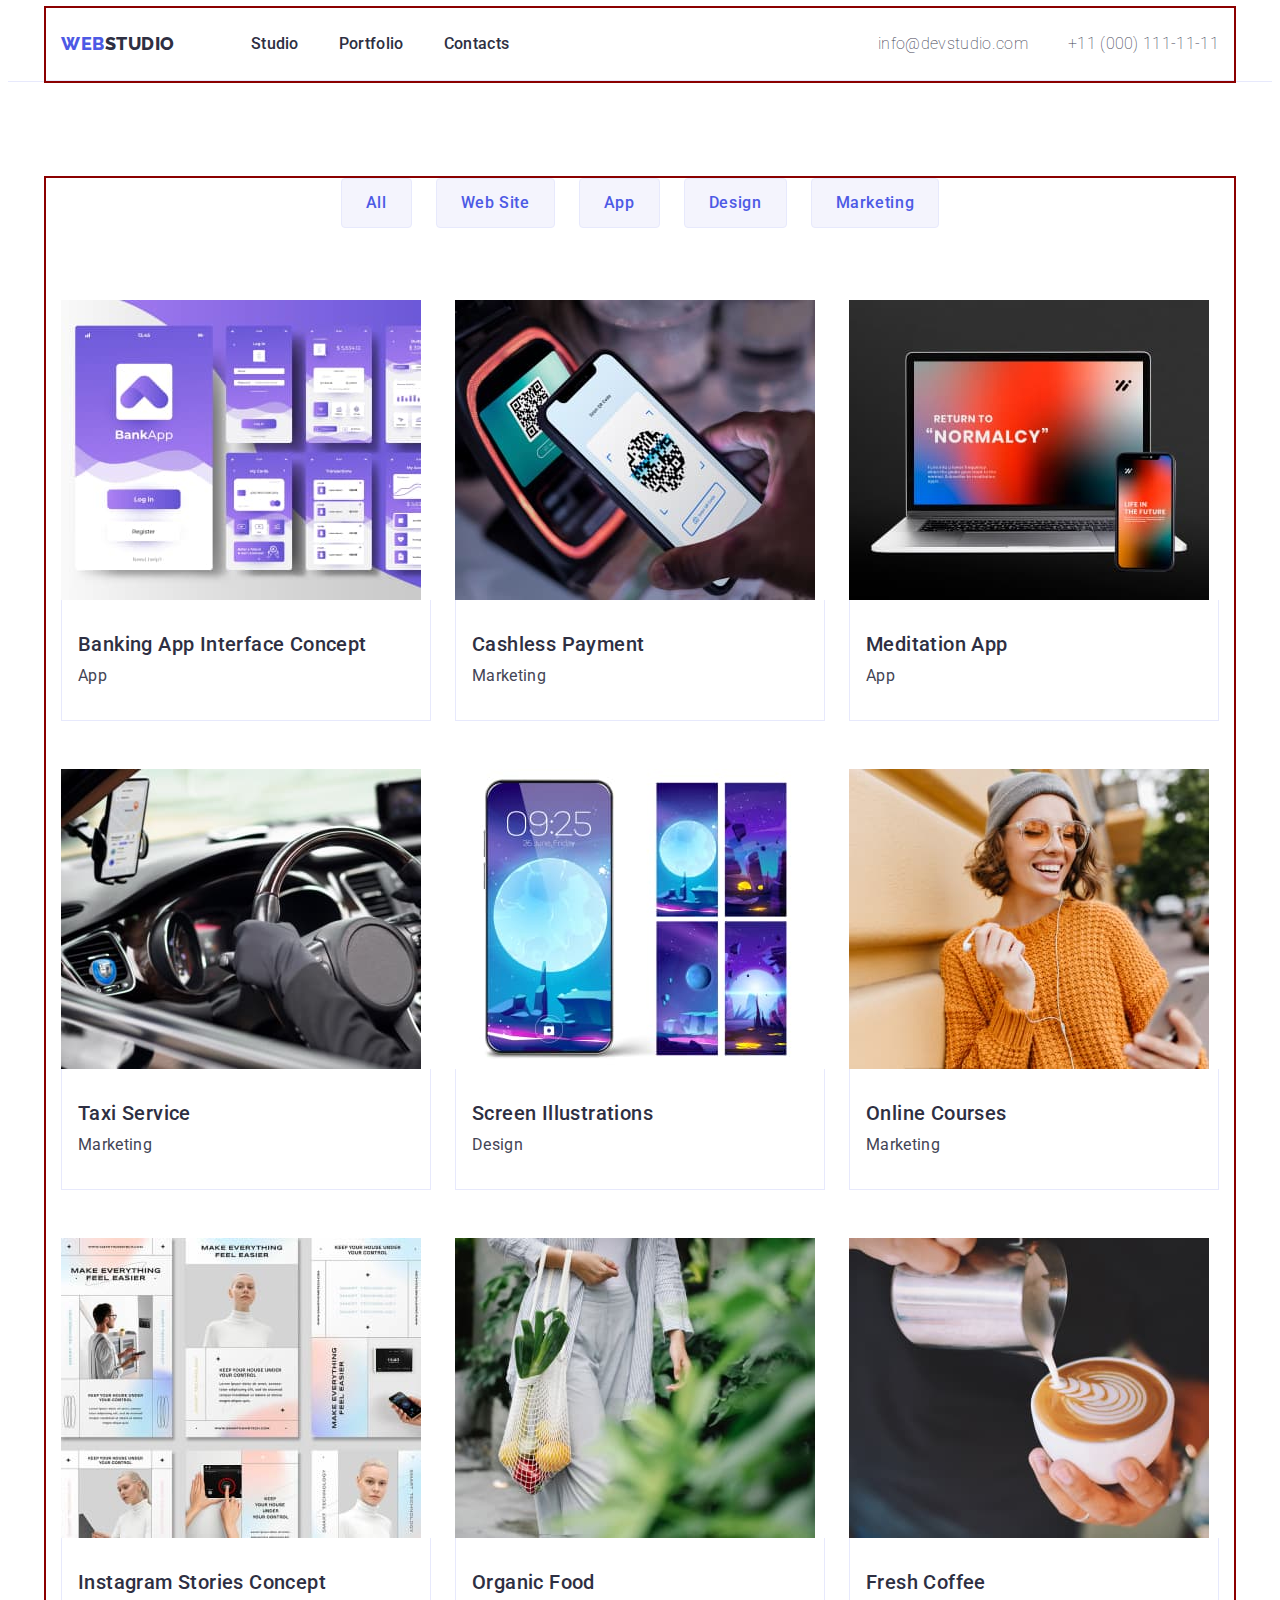
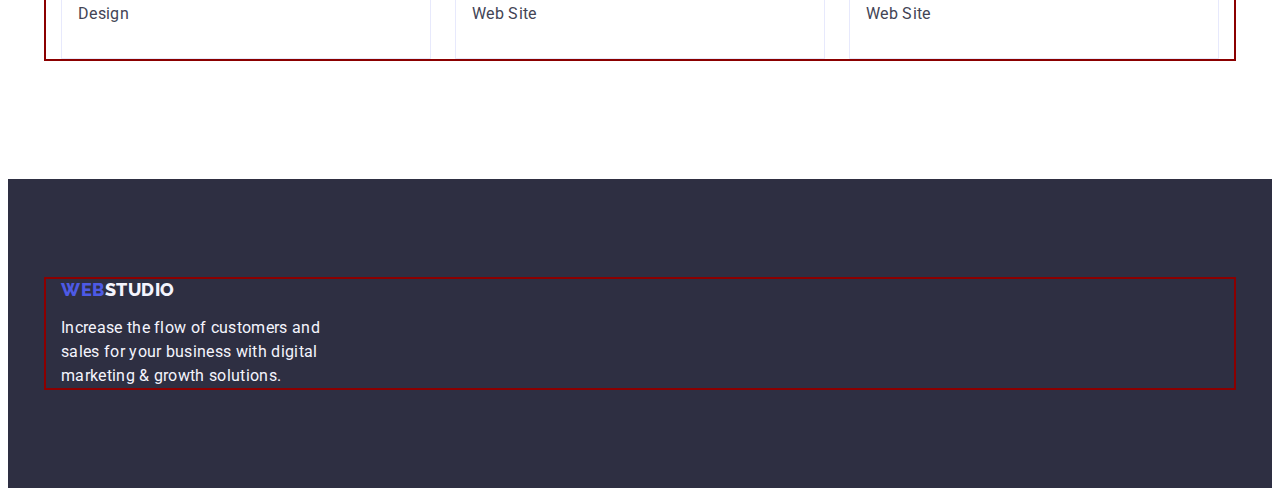
==== portfolio.html @ c8d37487 "Initial commit" ====
<!DOCTYPE html>
<html lang="en">

<head>
    <meta charset="UTF-8">
    <meta http-equiv="X-UA-Compatible" content="IE=edge">
    <meta name="viewport" content="width=device-width, initial-scale=1.0">
    <link rel="preconnect" href="https://fonts.googleapis.com">
    <link rel="preconnect" href="https://fonts.gstatic.com" crossorigin>
    <link
        href="https://fonts.googleapis.com/css2?family=Raleway:wght@800&family=Roboto:wght@400;500;700;900&display=swap"
        rel="stylesheet">
    <link rel="stylesheet" href="https://cdnjs.cloudflare.com/ajax/libs/modern-normalize/2.0.0/modern-normalize.min.css"
        integrity="sha512-4xo8blKMVCiXpTaLzQSLSw3KFOVPWhm/TRtuPVc4WG6kUgjH6J03IBuG7JZPkcWMxJ5huwaBpOpnwYElP/m6wg=="
        crossorigin="anonymous" referrerpolicy="no-referrer" />
    <link rel="stylesheet" href="./css/styles.css">
    <title>Portfolio</title>

</head>
<body class="body">
    <header class="header">
        <div class="container header-deco">
            <nav class="navigation">
                <a href="./index.html" class="logo link">Web<span class="studio-dark">Studio</span></a>
    
                <ul class="list list-deco">
                    <li>
                        <a href="./index.html" class="link link-nav">Studio</a>
                    </li>
                    <li>
                        <a href="./portfolio.html" class="link link-nav">Portfolio</a>
                    </li>
                    <li>
                        <a href="" class="link link-nav">Contacts</a>
                    </li>
                </ul>
            </nav>
            <address class="main-address">
                <ul class="list address-deco">
                    <li><a href="mailto:info@devstudio.com" class="main-address link">info@devstudio.com</a></li>
                    <li><a href="tel:+110001111111" class="main-address link">+11 (000) 111-11-11</a></li>
                </ul>
            </address>
        </div>
    </header>
<main>
    <!--Section 1-->
    <section class="section-portfolio"><div class="container">
    <h1 class="visually-hidden" hidden>Second Page</h1>

   <ul class="list list-btn-deco">
    <li><button type="button" class="filter-btn">All</button></li>
    <li><button type="button" class="filter-btn">Web Site</button></li>
    <li><button type="button" class="filter-btn">App</button></li>
    <li><button type="button" class="filter-btn">Design</button></li>
    <li><button type="button" class="filter-btn">Marketing</button></li>
   </ul>

  <ul class="list list-port">
    <li class="li-item-port">
        <a href="" class="link">
        <img src="./images/banking_app.jpg" alt="banking_app_picture" width="360">
        <div class="description-deco"><h2 class="subtitle h2-deco-port">Banking App Interface Concept</h2>
        <p class="description">App</p>
        </div>
    </a>
</li>
    <li class="li-item-port">
        <a href="" class="link">
            <img src="./images/cashless.jpg" alt="cash_picture" width="360">
    <div class="description-deco"><h2 class="subtitle h2-deco-port">Cashless Payment</h2>
            <p class="description">Marketing</p>
            </div>
        </a>
    </li>
    <li class="li-item-port">
        <a href="" class="link">
            <img src="./images/meditation.jpg" alt="laptop_picture" width="360">
        <div class="description-deco"><h2 class="subtitle h2-deco-port">Meditation App</h2>
            <p class="description">App</p>
            </div>
        </a>
    </li>
    <li class="li-item-port">
        <a href="" class="link">
            <img src="./images/taxi_service.jpg" alt="auto_picture" width="360">
        <div class="description-deco"><h2 class="subtitle h2-deco-port">Taxi Service</h2>
            <p class="description">Marketing</p>
            </div>
        </a>
    </li>
    <li class="li-item-port">
        <a href="" class="link">
            <img src="./images/img5correction.jpg" alt="screen_illustration" width="360">
        <div class="description-deco"><h2 class="subtitle h2-deco-port">Screen Illustrations</h2>
            <p class="description">Design</p>
            </div>
        </a>
    </li>
    <li class="li-item-port">
        <a href="" class="link">
            <img src="./images/online_courses.jpg" alt="girl_picture" width="360">
        <div class="description-deco"><h2 class="subtitle h2-deco-port">Online Courses</h2>
            <p class="description">Marketing</p>
            </div>
        </a>
    </li>
    <li class="li-item-port"><a href="" class="link">
        <img src="./images/insta_stories.jpg" alt="instagram_page" width="360">
        <div class="description-deco"><h2 class="subtitle h2-deco-port">Instagram Stories Concept</h2>
        <p class="description">Design</p>
        </div>
    </a>
</li>
    <li class="li-item-port">
        <a href="" class="link">
            <img src="./images/organic_food.jpg" alt="fruits_picture" width="360">
            <div class="description-deco"><h2 class="subtitle h2-deco-port">Organic Food</h2>
            <p class="description">Web Site</p>
            </div>
        </a>
    </li>
    <li class="li-item-port">
        <a href="" class="link">
            <img src="./images/fresh_coffee.jpg" alt="cup_of_caffee" width="360">
            <div class="description-deco"><h2 class="subtitle h2-deco-port">Fresh Coffee</h2>
            <p class="description">Web Site</p>
            </div>
        </a>
    </li>
  </ul>


</div>
</section>
</main>
    <footer class="footer">
        <div class="container">
            <a href="./index.html" class="logo link footer-link">Web<span class="studio-light">Studio</span></a>
            <p class="end-description">Increase the flow of customers and sales for your business with digital marketing &
                growth solutions.</p>
        </div>
    </footer>
</body>
</html>
---- css/styles.css ----
:root {
      --brand-color: #2E2F42;
      --primary-slate-color: #434455;
      --primary-blue-color: #404BBF;
      --non-primary-blue-color: #4D5AE5;
      --primary-white-color: #FFFFFF;
      --non-primary-white-color: #E7E9FC;
      --dark-color: #000000;
      --background-color: #F4F4FD;
  }
  .section{
    background-color:var(--background-color);
  }
  .section-background{
    background-color: var(--primary-white-color);
  }
  .link-nav{
    color: var(--brand-color);
    font-weight: 500;
    font-size: 16px;
    line-height: 1.5;
    letter-spacing: 0.02em;
    color: var(--brand-color);
    padding: 24px 0;
  }
.end-description{
    font-family: Roboto;
    font-weight: 400;
    font-size: 16px;
    line-height: 1.5;
    letter-spacing: 0.02em;
    color: var(--background-color);
    max-width: 264px;
}

.body {
    font-family: "Roboto", sans-serif;
    background-color:var(--primary-white-color);
    color:var(--primary-slate-color);
}
.logo{
    font-family: "Raleway",sans-serif; 
    font-weight: 800;
    font-size:  18px;
    line-height: 1.17;
    letter-spacing: 0.03em;
    text-transform: uppercase;
    color: var(--non-primary-blue-color);
    text-decoration: none;
    margin-right: 76px;
}
.link {
    text-decoration: none;
}

.studio-dark{
    color:var(--brand-color);
}

.list {
    list-style-type: none;
  
        }

.main-address{
    font-style: normal;
    font-weight: 153;
    font-size: 16px;
    line-height: 1.5;
    letter-spacing: 0.02em;
    color:var(--primary-slate-color);
    list-style-type: none;
    margin-left: auto;
}
.hero{
    background-color:var(--brand-color);
    padding-top: 188px;
    padding-bottom: 188px;
    
   
}
.button{
    font-family: "Roboto",sans-serif;
    font-weight: 500;
    font-size: 16px;
    line-height: 1.5;
    letter-spacing: 0.04em;
    cursor: pointer;
    background-color:var(--non-primary-blue-color);
    color:var(--primary-white-color);
    display: block;
    margin: 0 auto;
    min-width: 169px;
    height: 56px;
    border: none;
    border-radius: 4px;
   
    
}
.subtitle{
    font-weight: 500;
    font-size: 20px;
    line-height: 1.2;
    letter-spacing: 0.02em;
    list-style-type: none;
    color:var(--brand-color);
    
    }
    .description{
        font-weight: 400;
        font-size: 16px;
        line-height: 1.5;
        letter-spacing: 0.02em;
        color:var(--primary-slate-color);
    }
    .section-name{
        font-weight: 700;
        font-size: 36px;
        line-height: 1.11;
        letter-spacing: 0.02em;
        text-align: center;
        text-transform: capitalize;
        color: var(--brand-color);
        margin-bottom: 72px;
        }
    .img-list{
        list-style-type: none;
    }
    .footer{
        font-family: "Raleway",sans-serif;
        background-color:var(--brand-color);
        color:var(--non-primary-white-color);
        padding: 100px 0;
    }
    .studio-light{
        color:var(--background-color);
    }
    .filter-btn{
      font-family: "Roboto",sans-serif;
      font-weight: 500;
      font-size: 16px;
      line-height: 1.5;
      letter-spacing: 0.04em;
      cursor: pointer;
      background-color:var(--background-color);
      color:var(--non-primary-blue-color);
      padding: 12px 24px;
      border: 1px solid #e7e9fc;
      border-radius: 4px;
      }
        ul {
            list-style: none;
        }
    
        ul li a {
            text-decoration: none;
        }
        .filter-btn:hover,
        .filter-btn:focus{
            color:var(--primary-white-color);
            background-color: var(--primary-blue-color);
            border: 1px solid transparent;
        }
       
        .link:hover,
        .link:focus{
            color: var(--primary-blue-color);
        }
        .address:hover,
        .address:focus{
            color:var(--primary-blue-color);
        }
        .button:hover,
        .button:focus{
            color:var(--primary-white-color);
            background-color:var(--primary-blue-color);
        }
        h1,h2, p,ul {
        margin: 0;
        padding: 0;
        list-style: none;
        }
        img{
            display: block;
        }
        
        
        .container{
            width: 1158px;
            margin: 0 auto;
            padding-left: 15px;
            padding-right: 15px;
            outline: 2px solid darkred;
        
        }
        .hero-headline{
            font-weight: 700;
            font-size: 56px;
            line-height: 1.07;
            letter-spacing: 0.02em;
            color: var(--primary-white-color);
            max-width: 496px;
            margin: 0 auto;
            margin-bottom: 48px;
            text-align: center;
            
            
         }
        .section-one{
            padding-top: 120px;
            padding-bottom: 120px;
        }
        .section-two{
            padding-bottom: 120px;
        }
        .header-deco{
            display: flex;
            align-items: center;
            border-bottom: 1px solid #e7e9fc;
        }
        .navigation{
            display: flex;
            align-items: center;

        }
        .list-deco{
            display: flex;
            gap: 40px;
            padding-top: 24px;
            padding-bottom: 24px;
        }
        .address-deco{
            display: flex;
            gap: 40px;
        }
          .visually-hidden {
              position: absolute;
              width: 1px;
              height: 1px;
              margin: -1px;
              border: 0;
              padding: 0;
              white-space: nowrap;
              clip-path: inset(100%);
              clip: rect(0 0 0 0);
              overflow: hidden;
          }
        .subtitle-deco{
            display: flex;
            gap: 24px;
         }
         .li-item{
            width: calc((100% - 72px) / 4)
         }
         .section-two-deco{
            display: flex;
            gap: 24px;
         }
         .li-item-two{
            width: calc((100% - 48px) / 3)
         }
         .section-three{
            padding: 120px 0px;
         }
         .section-three-deco{
            display: flex;
            gap: 24px;
         }
         .li-item-tree{
            width: calc((100% - 72px) / 4);
            border-radius: 0px 0px 4px 4px;
         }
         .name-deco{
            padding-top: 32px;
            padding-bottom: 32px;
            padding-left: 16px;
            padding-right: 16px
         }
         .name-deco-two{
            text-align: center;
            margin-bottom: 8px;
         }
         .p-item{
            text-align: center;
         }
         .footer-link{
            display:inline-block;
            margin-bottom: 16px;        
        }
        .section-portfolio{
            padding-top: 96px;
            padding-bottom: 120px;
        }
        .list-btn-deco{
            display: flex;
            justify-content: center;
            gap: 24px;
            margin-bottom: 72px;
        }
        .list-port{
            display: flex;
            flex-wrap: wrap;
            column-gap: 24px;
            row-gap: 48px;
        }
        .li-item-port{
            width: calc((100% - 48px) / 3);
        }
        .description-deco{
            padding: 32px 16px;
            border: 1px solid #e7e9fc;
            border-top: none;
        }

            .h2-deco-port{
                margin-bottom: 8px;
            }
            .header{
                border-bottom: 1px solid #e7e9fc;
            }
            .h-three-deco{
                margin-bottom: 8px;
            }
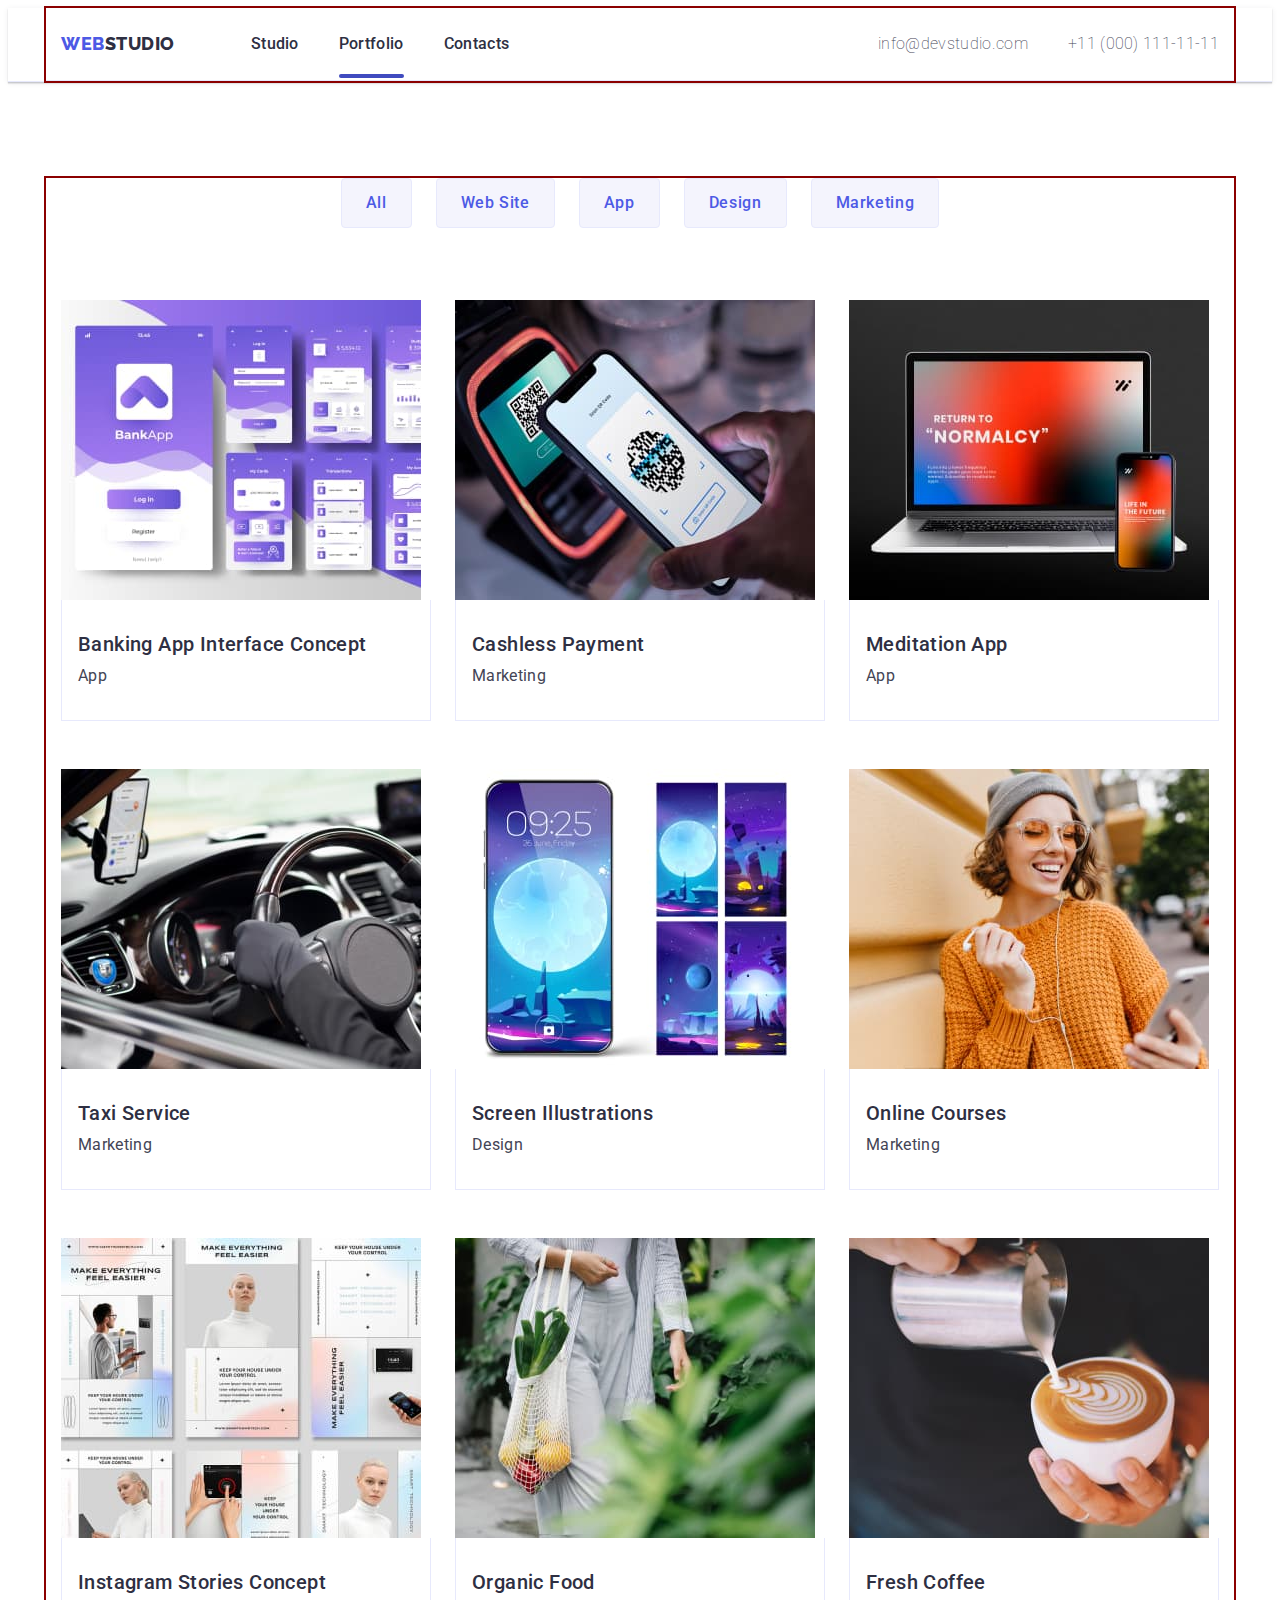
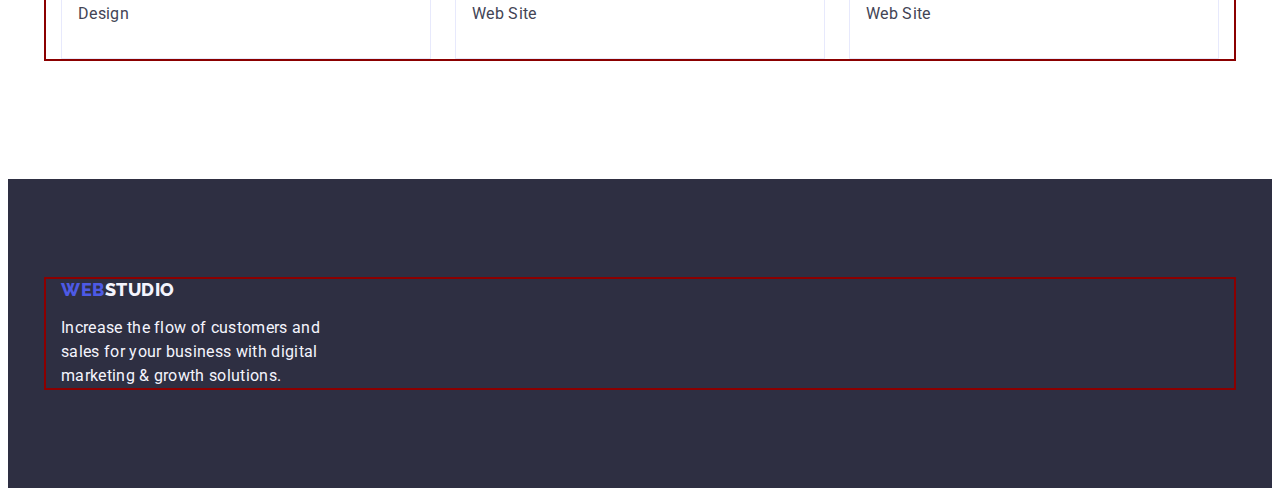
==== commit f6c4f87b: "4.07.2" ====
--- a/portfolio.html
+++ b/portfolio.html
@@ -28,7 +28,7 @@
                         <a href="./index.html" class="link link-nav">Studio</a>
                     </li>
                     <li>
-                        <a href="./portfolio.html" class="link link-nav">Portfolio</a>
+                        <a href="./portfolio.html" class="link link-nav active">Portfolio</a>
                     </li>
                     <li>
                         <a href="" class="link link-nav">Contacts</a>
--- a/css/styles.css
+++ b/css/styles.css
@@ -14,7 +14,9 @@
   .section-background{
     background-color: var(--primary-white-color);
   }
+  /* header*/
   .link-nav{
+    position: relative;
     color: var(--brand-color);
     font-weight: 500;
     font-size: 16px;
@@ -22,6 +24,19 @@
     letter-spacing: 0.02em;
     color: var(--brand-color);
     padding: 24px 0;
+    transition: color 250ms cubic-bezier(0.4, 0, 0.2, 1);
+  }
+ .link-nav.active::after{
+    content: "";
+    display: block;
+    width: 100%;
+    position: absolute;
+    left: 0;
+    bottom: -1px;
+    height: 4px;
+    background-color: var(--primary-blue-color);
+    border-radius: 2px;
+
   }
 .end-description{
     font-family: Roboto;
@@ -63,6 +78,7 @@
         }
 
 .main-address{
+    transition: color 250ms cubic-bezier(0.4, 0, 0.2, 1);
     font-style: normal;
     font-weight: 153;
     font-size: 16px;
@@ -191,6 +207,7 @@
             padding-left: 15px;
             padding-right: 15px;
             outline: 2px solid darkred;
+            
         
         }
         .hero-headline{
@@ -317,8 +334,34 @@
             }
             .header{
                 border-bottom: 1px solid #e7e9fc;
+                box-shadow: 0px 2px 1px rgba(46, 47, 66, 0.08),
+                    0px 1px 1px rgba(46, 47, 66, 0.16),
+                    0px 1px 6px rgba(46, 47, 66, 0.08);
             }
             .h-three-deco{
                 margin-bottom: 8px;
             }
-            +            
+               /*Customers*/      
+            .clients-list{
+                display: flex;
+                justify-content: center;
+                gap: 24px;
+            }
+           
+            .clients-link{
+                display: flex;
+                justify-content: center;
+                align-items: center;
+                width: 168px;
+                height: 88px;
+
+                border: 1px solid #8E8F99;
+                border-radius: 2px;
+            }
+            .clients-link:hover{
+                border-color: var(--primary-blue-color);
+            }
+            .clients-link:hover .clients-icon {
+                fill: var(--primary-blue-color);
+            }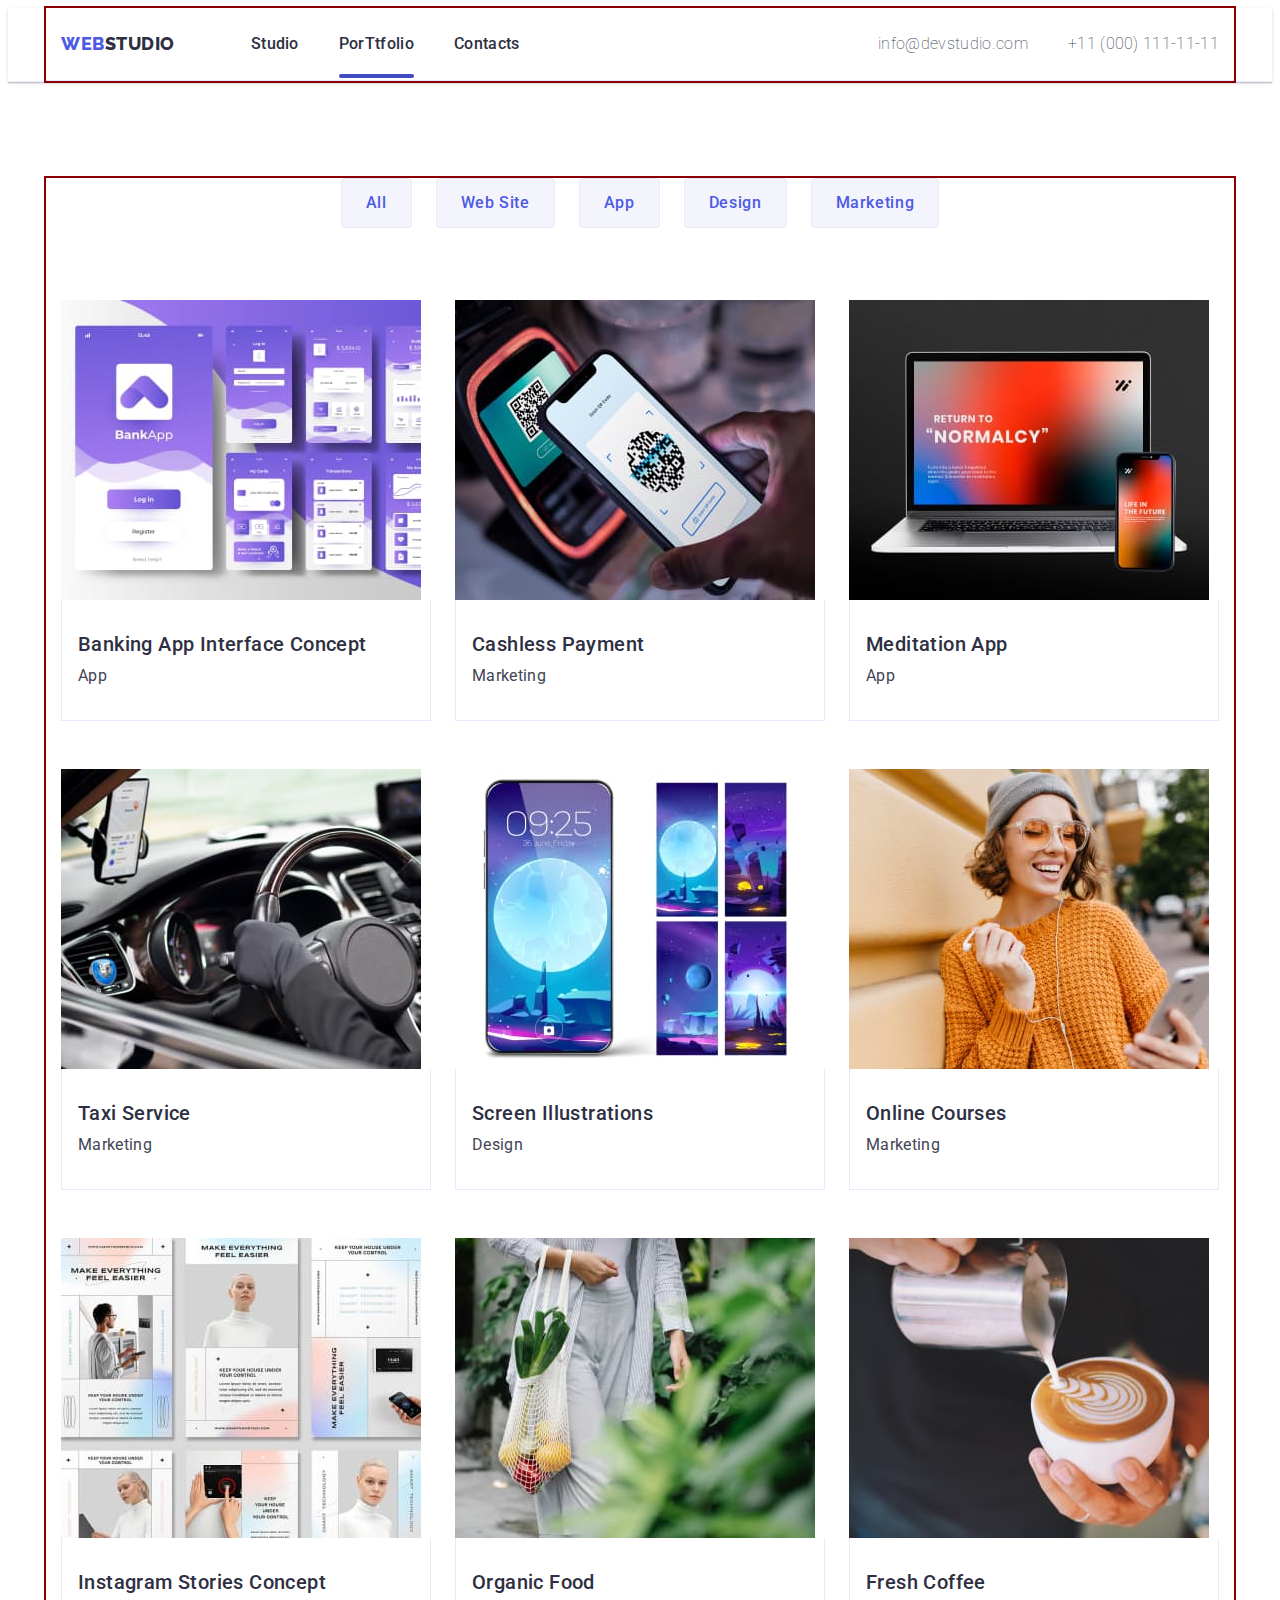
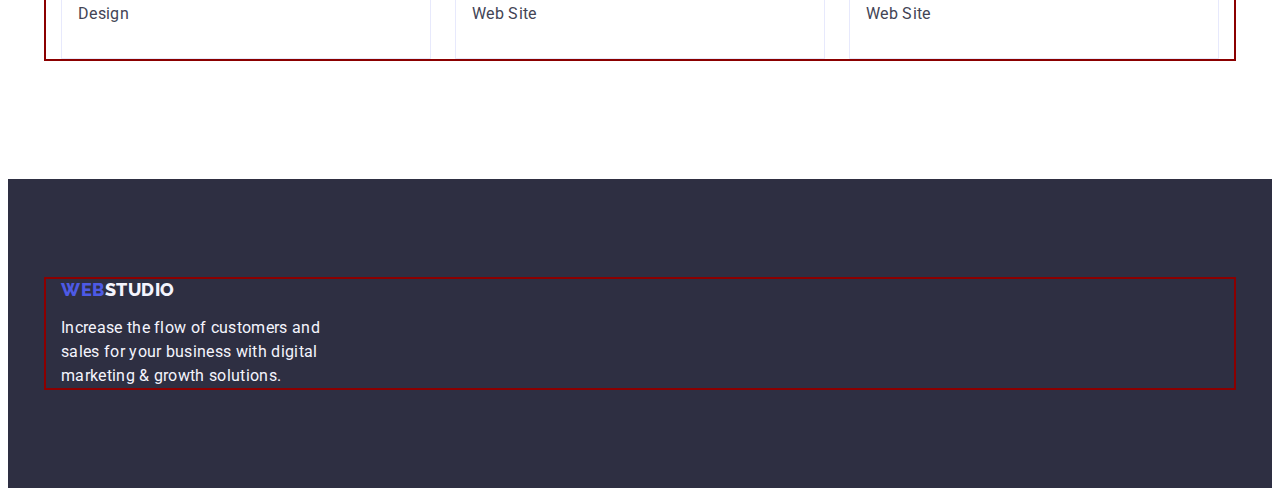
==== commit 29b0c906: "5.07" ====
--- a/portfolio.html
+++ b/portfolio.html
@@ -28,7 +28,7 @@
                         <a href="./index.html" class="link link-nav">Studio</a>
                     </li>
                     <li>
-                        <a href="./portfolio.html" class="link link-nav active">Portfolio</a>
+                        <a href="./portfolio.html" class="link link-nav active">PorTtfolio</a>
                     </li>
                     <li>
                         <a href="" class="link link-nav">Contacts</a>
--- a/css/styles.css
+++ b/css/styles.css
@@ -92,9 +92,13 @@
     background-color:var(--brand-color);
     padding-top: 188px;
     padding-bottom: 188px;
-    
-   
-}
+    background-image: linear-gradient(rgba(46, 47, 66, 0.7), rgba(46, 47, 66, 0.7)), url(../images/people.jpg);
+    max-width: 1440px;
+    background-repeat: no-repeat;
+    background-image: center;
+    background-size: cover;
+ }
+
 .button{
     font-family: "Roboto",sans-serif;
     font-weight: 500;
@@ -364,4 +368,15 @@
             }
             .clients-link:hover .clients-icon {
                 fill: var(--primary-blue-color);
+            }
+            /*Section one*/
+            .antenna{
+                display: flex;
+                align-items: center;
+                justify-content: center;
+                height: 112px;
+                background-color: var(--background-color);
+                border-radius: 4px;
+                margin-bottom: 8px;
+                
             }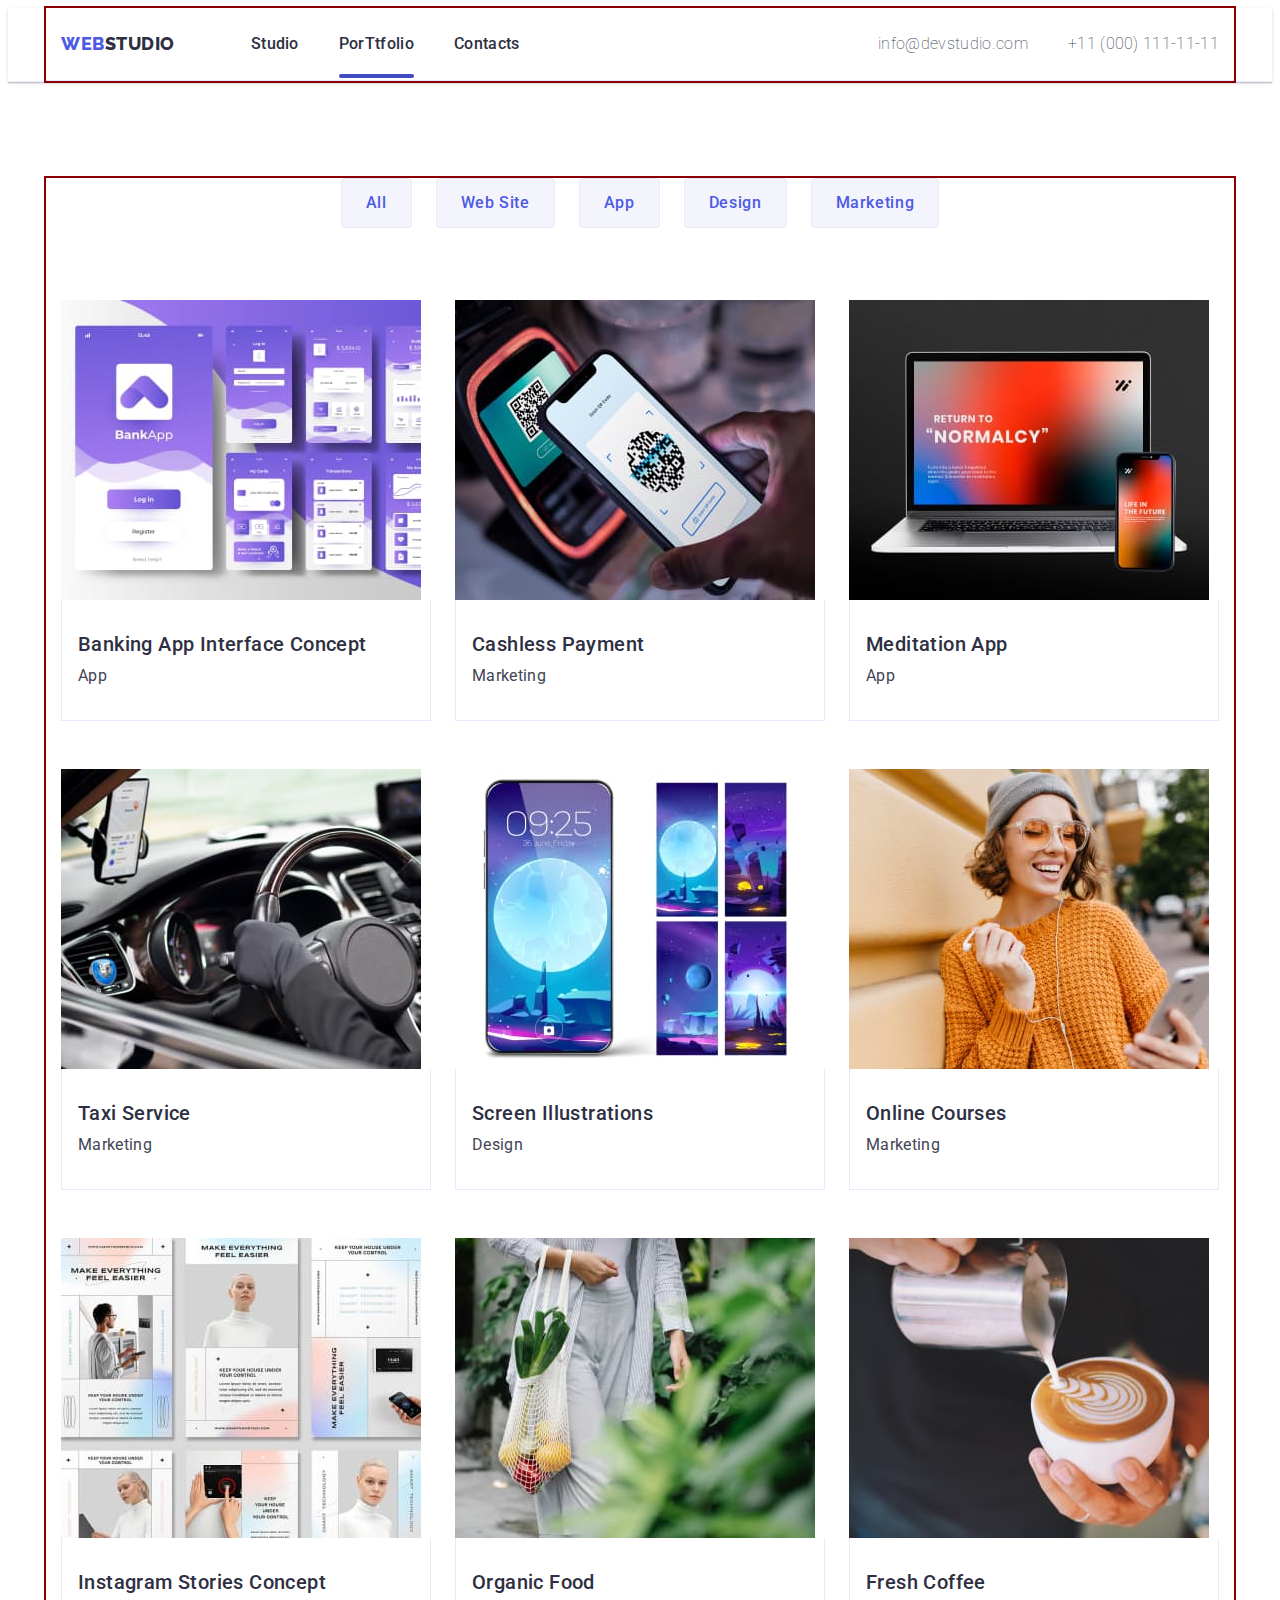
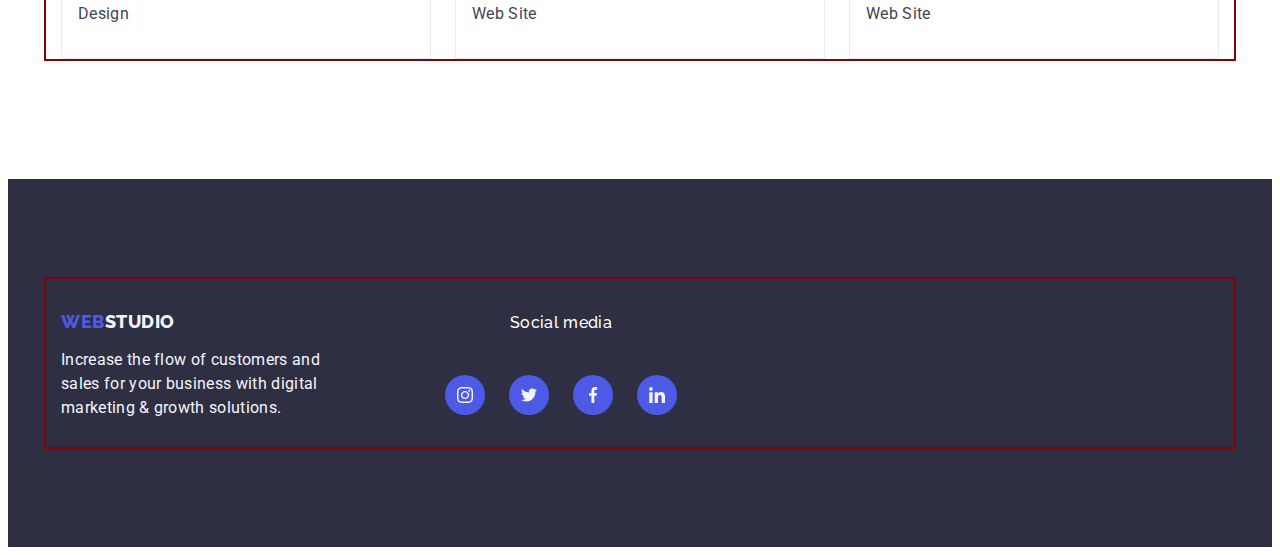
==== commit ebc7bbe7: "7.7." ====
--- a/portfolio.html
+++ b/portfolio.html
@@ -136,9 +136,41 @@
 </main>
     <footer class="footer">
         <div class="container">
-            <a href="./index.html" class="logo link footer-link">Web<span class="studio-light">Studio</span></a>
-            <p class="end-description">Increase the flow of customers and sales for your business with digital marketing &
-                growth solutions.</p>
+    
+            <div class="network-footer">
+                <div class="footer-deco">
+                    <a href="./index.html" class="logo link footer-link">Web<span class="studio-light">Studio</span></a>
+                    <p class="end-description">Increase the flow of customers and sales for your business with digital
+                        marketing & growth solutions.</p>
+                </div>
+                <div class="network-footer-second">
+                    <div class="social-media-container">
+                        <p class="social-media">Social media</p>
+                    </div>
+                    <ul class="network-deco">
+                        <li class="icons-deco">
+                            <a class="icons"><svg width="16" height="16" class="icon-fill">
+                                    <use href="images/sprite.svg#icon-instagram-2"></use>
+                                </svg></a>
+                        </li>
+                        <li class="icons-deco">
+                            <a class="icons"><svg width="16" height="16" class="icon-fill">
+                                    <use href="images/sprite.svg#icon-twitter-1"></use>
+                                </svg></a>
+                        </li>
+                        <li class="icons-deco">
+                            <a class="icons"><svg width="16" height="16" class="icon-fill">
+                                    <use href="images/sprite.svg#icon-facebook-1"></use>
+                                </svg></a>
+                        </li>
+                        <li class="icons-deco">
+                            <a class="icons"><svg width="16" height="16" class="icon-fill">
+                                    <use href="images/sprite.svg#icon-linkedin-1"></use>
+                                </svg></a>
+                        </li>
+                    </ul>
+                </div>
+            </div>
         </div>
     </footer>
 </body>
--- a/css/styles.css
+++ b/css/styles.css
@@ -95,7 +95,6 @@
     background-image: linear-gradient(rgba(46, 47, 66, 0.7), rgba(46, 47, 66, 0.7)), url(../images/people.jpg);
     max-width: 1440px;
     background-repeat: no-repeat;
-    background-image: center;
     background-size: cover;
  }
 
@@ -147,6 +146,7 @@
         list-style-type: none;
     }
     .footer{
+        
         font-family: "Raleway",sans-serif;
         background-color:var(--brand-color);
         color:var(--non-primary-white-color);
@@ -284,6 +284,7 @@
             padding: 120px 0px;
          }
          .section-three-deco{
+            box-shadow: 0px 1px 6px rgba(46, 47, 66, 0.08), 0px 1px 1px rgba(46, 47, 66, 0.16),0px 2px 1px rgba(46, 47, 66, 0.08);
             display: flex;
             gap: 24px;
          }
@@ -301,6 +302,69 @@
             text-align: center;
             margin-bottom: 8px;
          }
+         .network{
+            padding: 32px 0;
+            display: flex;
+           justify-content: center;
+           align-items: center;
+           gap: 24px;
+         }
+         .network-deco{
+            display: flex;
+            justify-content: center;
+            gap: 24px;
+            }
+
+         .icons-deco{
+            width: 40px;
+            height: 40px;
+         }
+         .icons{
+            background-color: var(--non-primary-blue-color);
+            border-radius: 50%;
+            display: flex;
+            align-items: center;
+            justify-content: center;
+            width: 100%;
+            height: 100%;
+         }
+         
+         .network-footer{
+            align-items: baseline;
+            display: flex;
+         }
+            .network-footer-second{
+                padding: 32px 0;
+                display: flex;
+                justify-content: center;
+                align-items: center;
+                flex-direction: column;
+                gap: 24px;
+                
+            }
+         .footer-deco{
+            margin-right: 120px;
+            
+         }
+         .social-media{
+            font-weight: 500;
+            font-size: 16px;
+            line-height: 1.5;
+            letter-spacing: 0.02em;
+            color: var(--primary-white-color);
+            margin-bottom: 16px;
+
+         }
+         
+        .icons:hover {
+            background-color: #404bbf;
+        }
+        .icons:focus {
+                    background-color: #404bbf;
+                }
+                .icon-fill{
+                    fill: var(--background-color);
+                }
          .p-item{
             text-align: center;
          }
@@ -378,5 +442,5 @@
                 background-color: var(--background-color);
                 border-radius: 4px;
                 margin-bottom: 8px;
-                
+
             }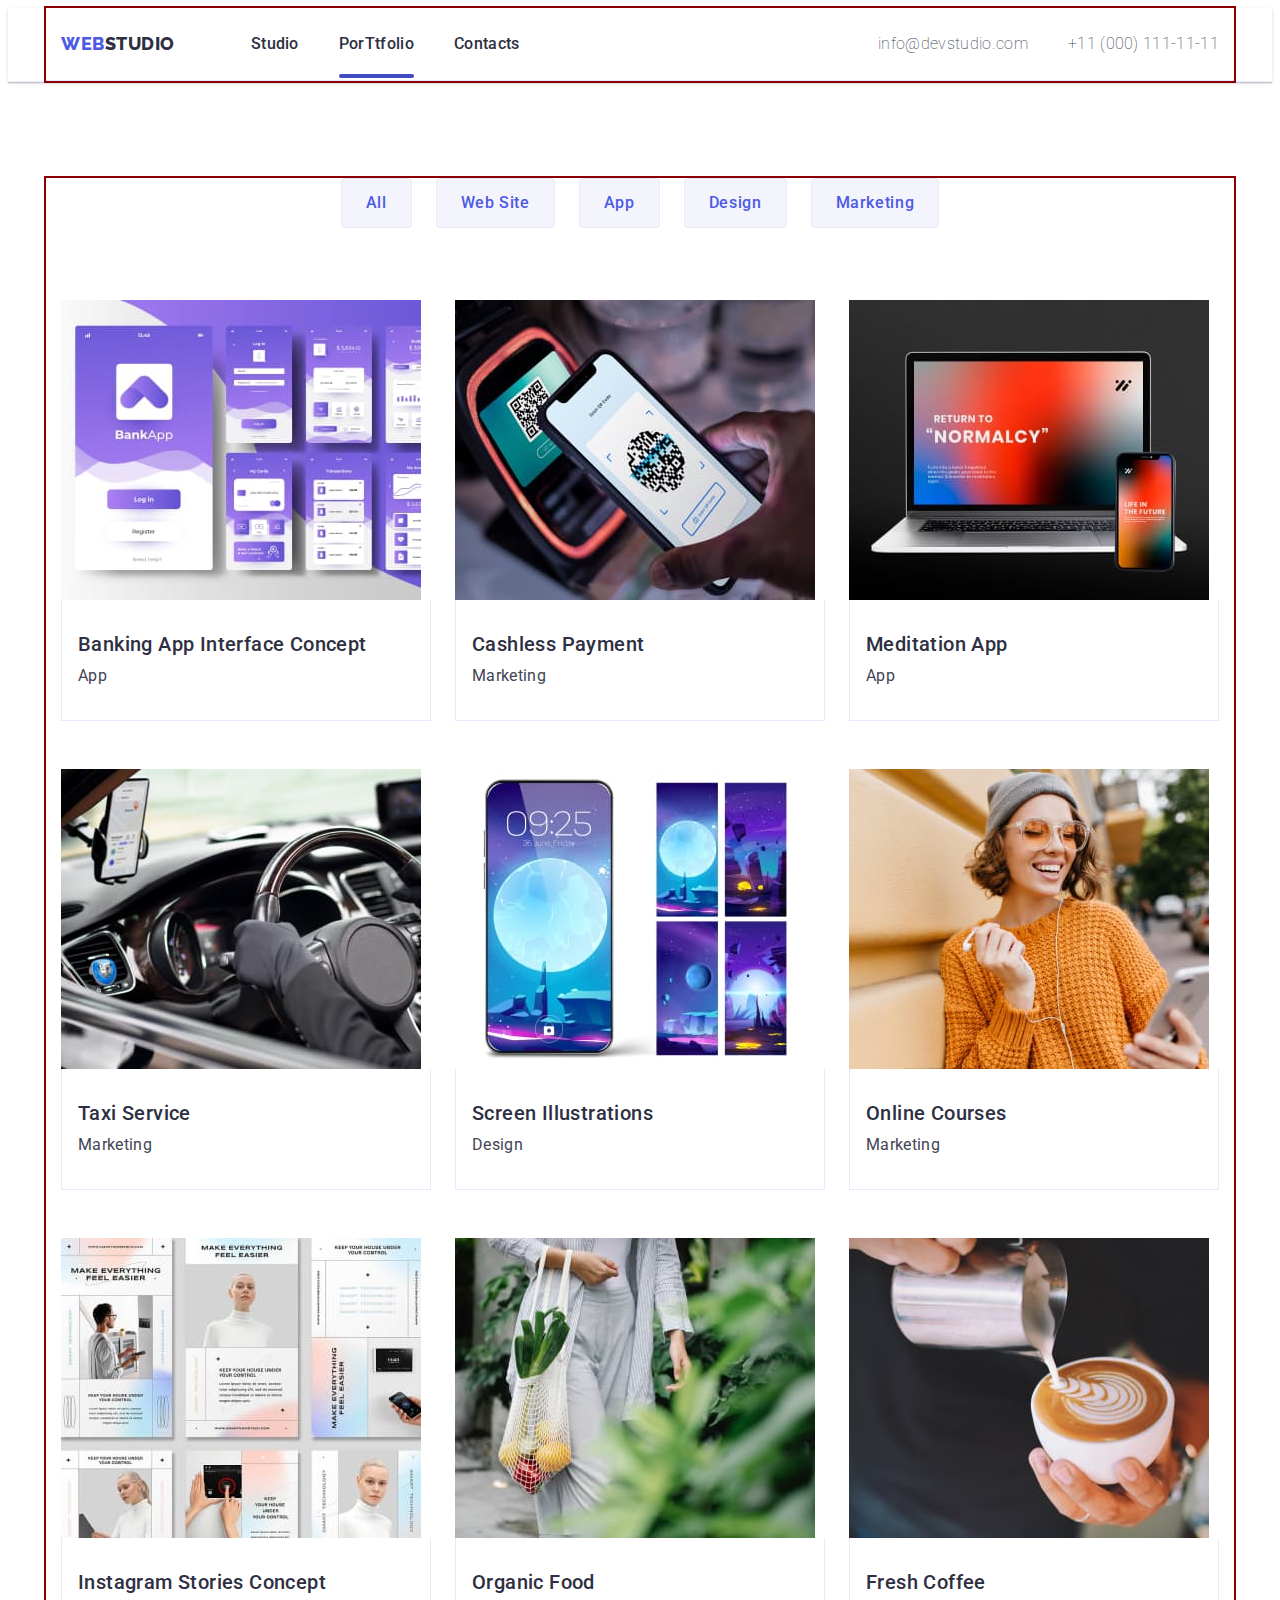
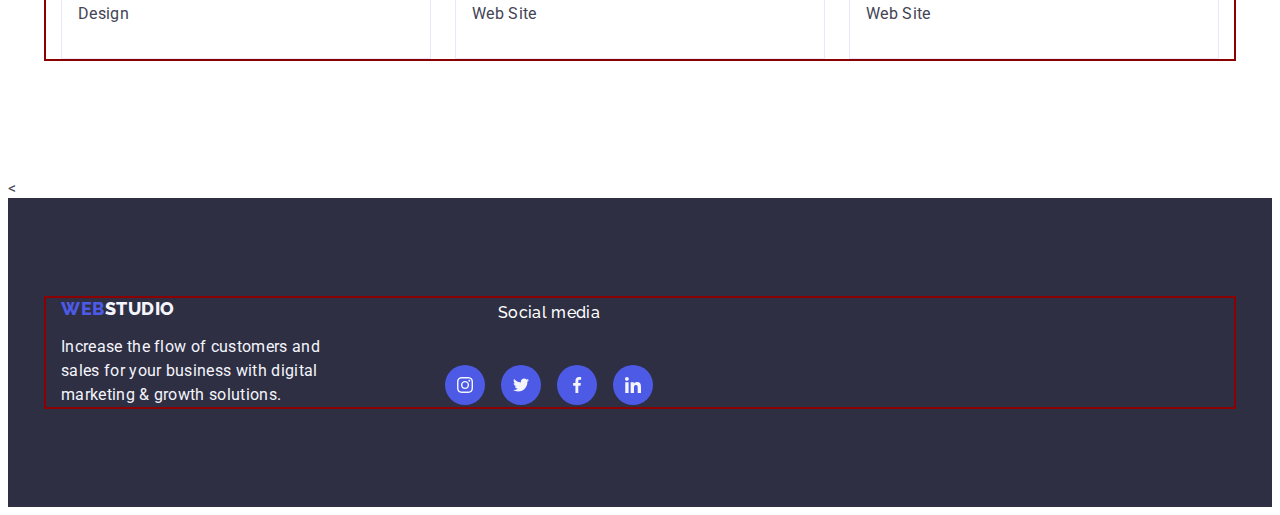
==== commit 3afd30b4: "10.07" ====
--- a/portfolio.html
+++ b/portfolio.html
@@ -134,44 +134,42 @@
 </div>
 </section>
 </main>
-    <footer class="footer">
-        <div class="container">
+    <<footer class="footer"><div class="container network-footer">
+
+    <div class="footer-deco">
+    <a href="./index.html" class="logo link footer-link">Web<span class="studio-light">Studio</span></a>
+    <p class="end-description">Increase the flow of customers and sales for your business with digital marketing & growth solutions.</p>
+    </div>
+
+    <div class="network-footer-second">
+        
+            <p class="social-media">Social media</p>
+        
+        <ul class="network-deco">
+            <li class="icons-deco">
+                <a class="icons"><svg width="16" height="16" class="icon-fill">
+                        <use href="images/sprite.svg#icon-instagram-2"></use>
+                    </svg></a>
+            </li>
+            <li class="icons-deco">
+                <a class="icons"><svg width="16" height="16" class="icon-fill">
+                        <use href="images/sprite.svg#icon-twitter-1"></use>
+                    </svg></a>
+            </li>
+            <li class="icons-deco">
+                <a class="icons"><svg width="16" height="16" class="icon-fill">
+                        <use href="images/sprite.svg#icon-facebook-1"></use>
+                    </svg></a>
+            </li>
+            <li class="icons-deco">
+                <a class="icons"><svg width="16" height="16" class="icon-fill">
+                        <use href="images/sprite.svg#icon-linkedin-1"></use>
+                    </svg></a>
+            </li>
+        </ul>
+    </div>
     
-            <div class="network-footer">
-                <div class="footer-deco">
-                    <a href="./index.html" class="logo link footer-link">Web<span class="studio-light">Studio</span></a>
-                    <p class="end-description">Increase the flow of customers and sales for your business with digital
-                        marketing & growth solutions.</p>
-                </div>
-                <div class="network-footer-second">
-                    <div class="social-media-container">
-                        <p class="social-media">Social media</p>
-                    </div>
-                    <ul class="network-deco">
-                        <li class="icons-deco">
-                            <a class="icons"><svg width="16" height="16" class="icon-fill">
-                                    <use href="images/sprite.svg#icon-instagram-2"></use>
-                                </svg></a>
-                        </li>
-                        <li class="icons-deco">
-                            <a class="icons"><svg width="16" height="16" class="icon-fill">
-                                    <use href="images/sprite.svg#icon-twitter-1"></use>
-                                </svg></a>
-                        </li>
-                        <li class="icons-deco">
-                            <a class="icons"><svg width="16" height="16" class="icon-fill">
-                                    <use href="images/sprite.svg#icon-facebook-1"></use>
-                                </svg></a>
-                        </li>
-                        <li class="icons-deco">
-                            <a class="icons"><svg width="16" height="16" class="icon-fill">
-                                    <use href="images/sprite.svg#icon-linkedin-1"></use>
-                                </svg></a>
-                        </li>
-                    </ul>
-                </div>
-            </div>
-        </div>
+    </div>
     </footer>
 </body>
 </html>
--- a/css/styles.css
+++ b/css/styles.css
@@ -312,7 +312,7 @@
          .network-deco{
             display: flex;
             justify-content: center;
-            gap: 24px;
+            gap: 16px;
             }
 
          .icons-deco{
@@ -330,11 +330,10 @@
          }
          
          .network-footer{
-            align-items: baseline;
-            display: flex;
+             display: flex;
          }
             .network-footer-second{
-                padding: 32px 0;
+                
                 display: flex;
                 justify-content: center;
                 align-items: center;
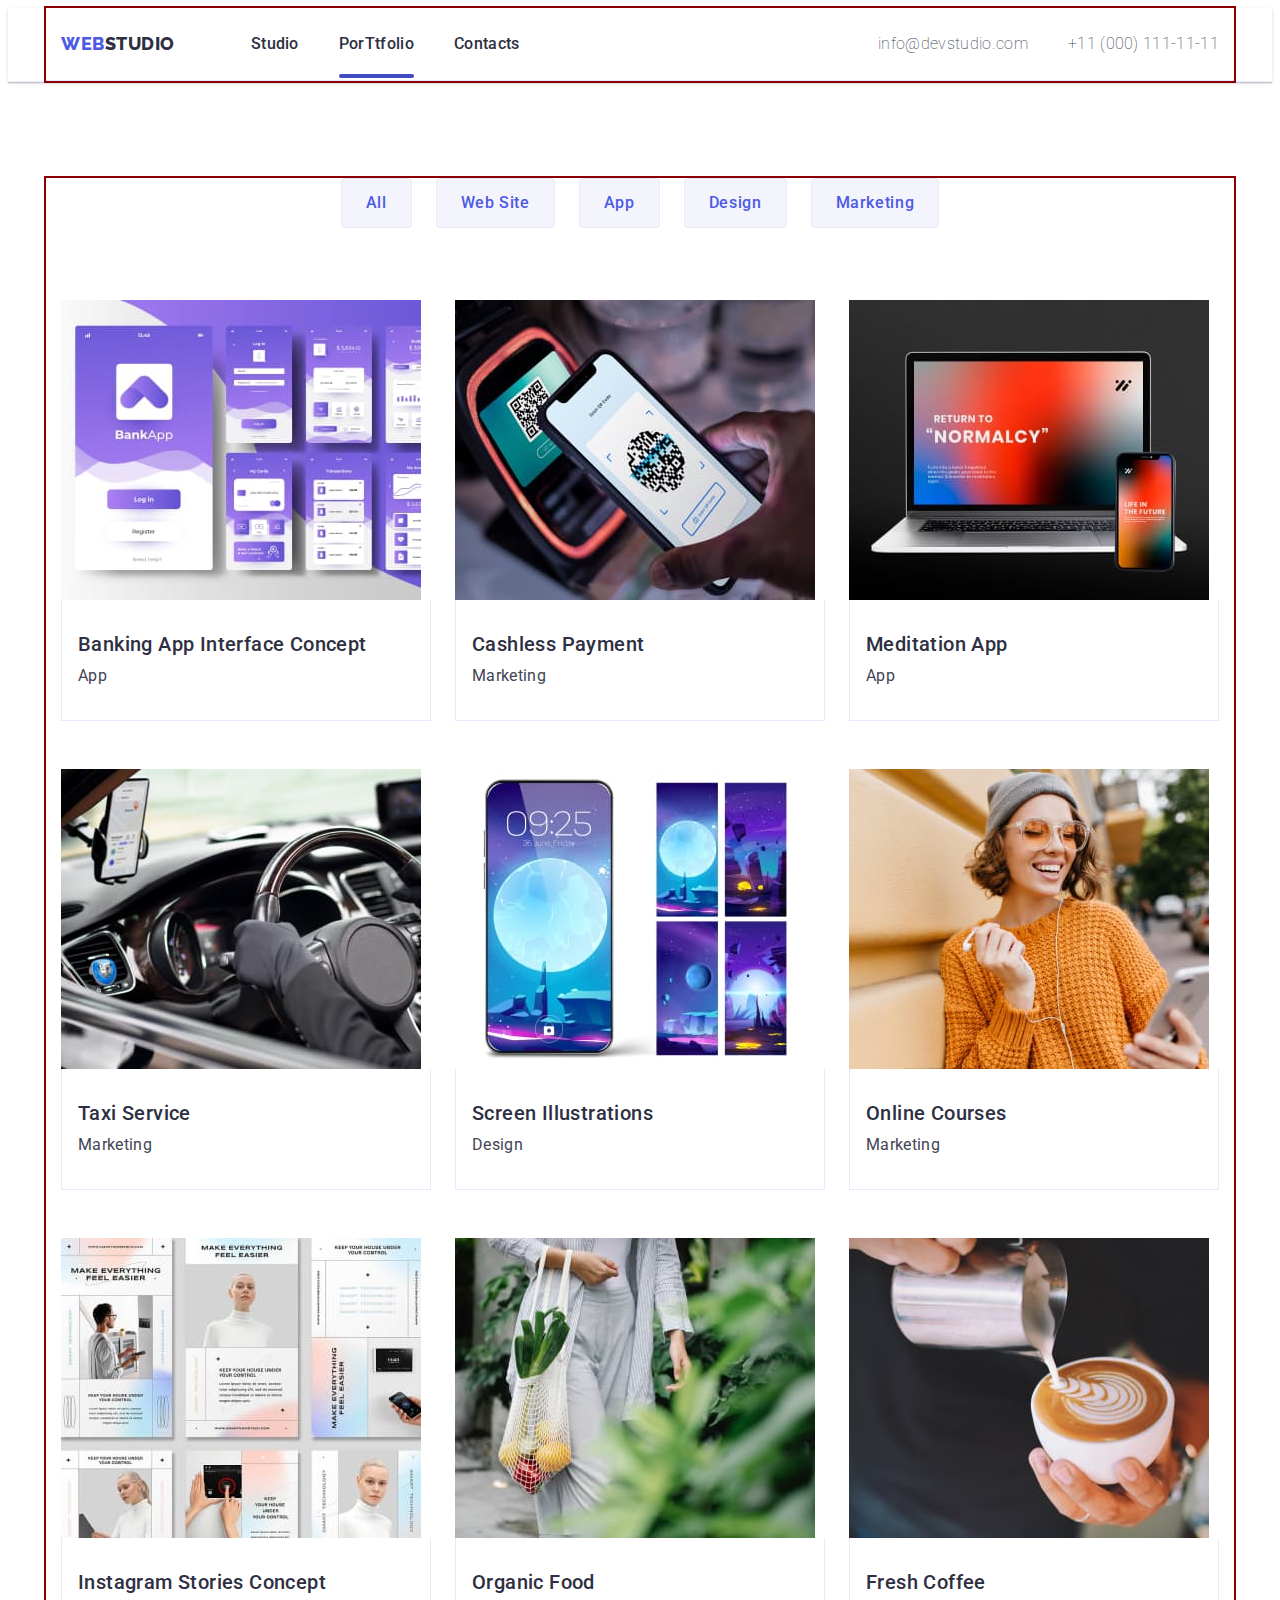
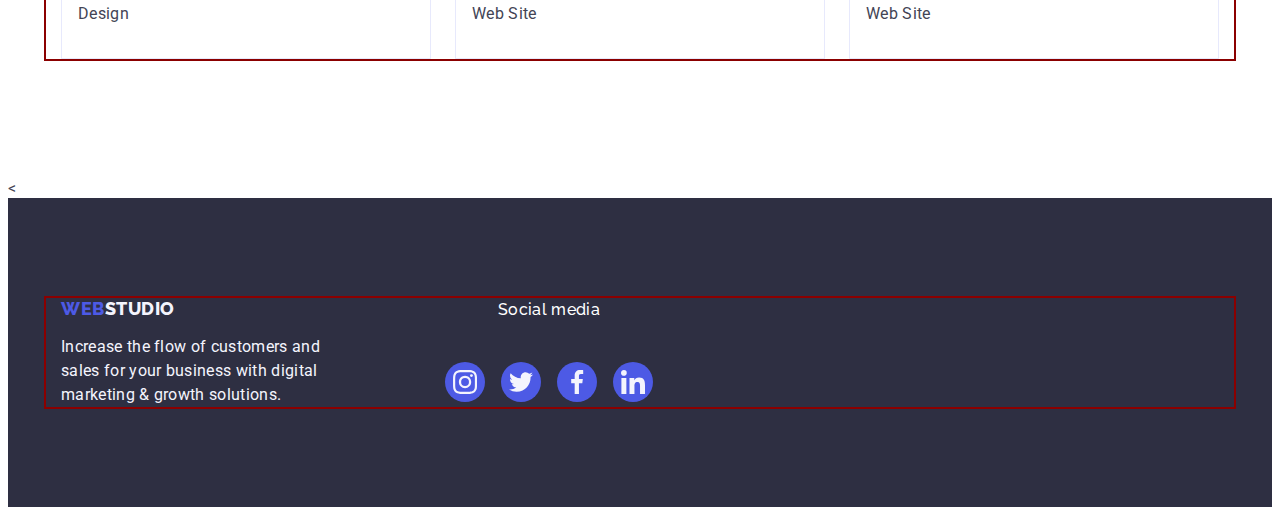
==== commit 0cd55663: "10.07  1" ====
--- a/portfolio.html
+++ b/portfolio.html
@@ -147,23 +147,23 @@
         
         <ul class="network-deco">
             <li class="icons-deco">
-                <a class="icons"><svg width="16" height="16" class="icon-fill">
-                        <use href="images/sprite.svg#icon-instagram-2"></use>
+                <a class="icons-footer"><svg width="24" height="24" class="icon-fill">
+                        <use href="./images/sprite.svg#icon-instagram-2"></use>
                     </svg></a>
             </li>
             <li class="icons-deco">
-                <a class="icons"><svg width="16" height="16" class="icon-fill">
-                        <use href="images/sprite.svg#icon-twitter-1"></use>
+                <a class="icons-footer"><svg width="24" height="24" class="icon-fill">
+                        <use href="./images/sprite.svg#icon-twitter-1"></use>
                     </svg></a>
             </li>
             <li class="icons-deco">
-                <a class="icons"><svg width="16" height="16" class="icon-fill">
-                        <use href="images/sprite.svg#icon-facebook-1"></use>
+                <a class="icons-footer"><svg width="24" height="24" class="icon-fill">
+                        <use href="./images/sprite.svg#icon-facebook-1"></use>
                     </svg></a>
             </li>
             <li class="icons-deco">
-                <a class="icons"><svg width="16" height="16" class="icon-fill">
-                        <use href="images/sprite.svg#icon-linkedin-1"></use>
+                <a class="icons-footer"><svg width="24" height="24" class="icon-fill">
+                        <use href="./images/sprite.svg#icon-linkedin-1"></use>
                     </svg></a>
             </li>
         </ul>
--- a/css/styles.css
+++ b/css/styles.css
@@ -328,9 +328,25 @@
             width: 100%;
             height: 100%;
          }
+                 .icons-footer{
+                    background-color: var(--non-primary-blue-color);
+                        border-radius: 50%;
+                        display: flex;
+                        align-items: center;
+                        justify-content: center;
+                        width: 100%;
+                        height: 100%;
+                 }
+            .icons-footer:hover{
+                background-color: #31d0aa; 
+                }
+            .icons-footer:focus {
+                background-color: #31d0aa;
+            }
          
          .network-footer{
              display: flex;
+            align-items: baseline;
          }
             .network-footer-second{
                 
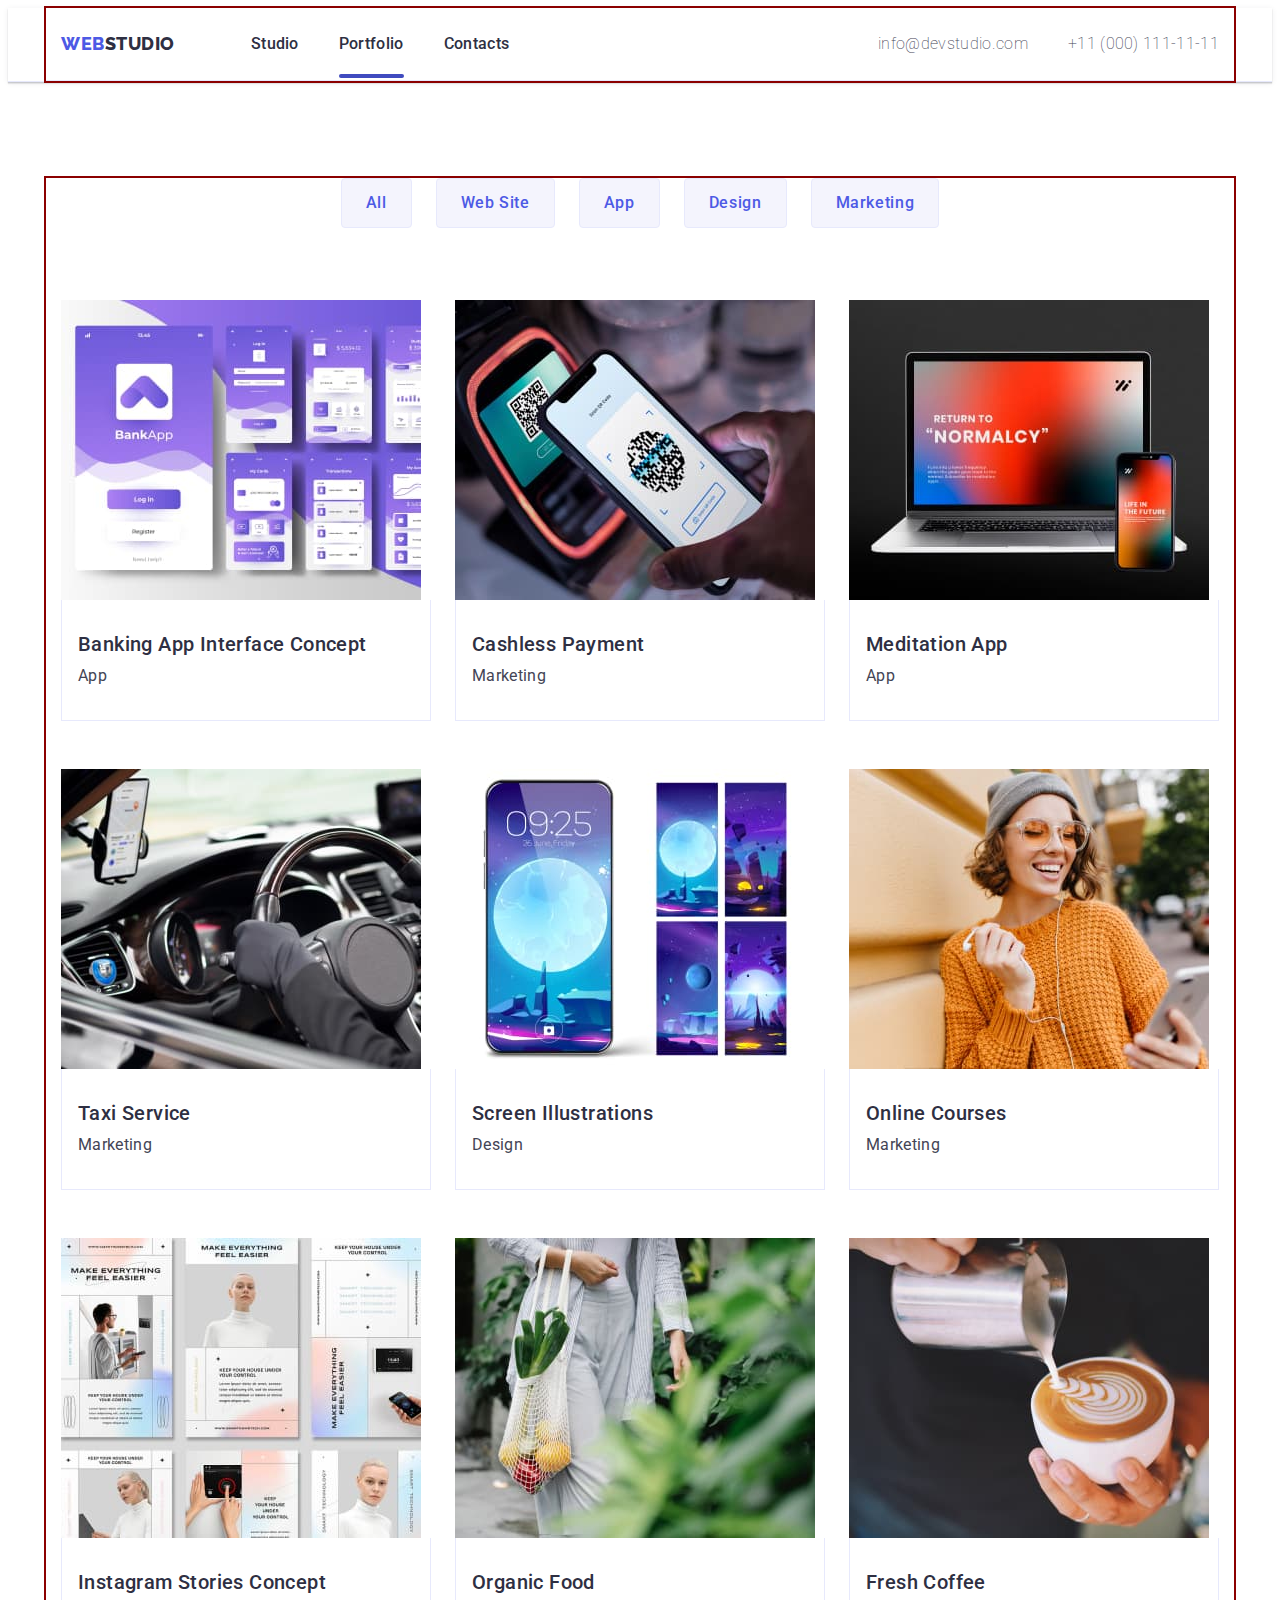
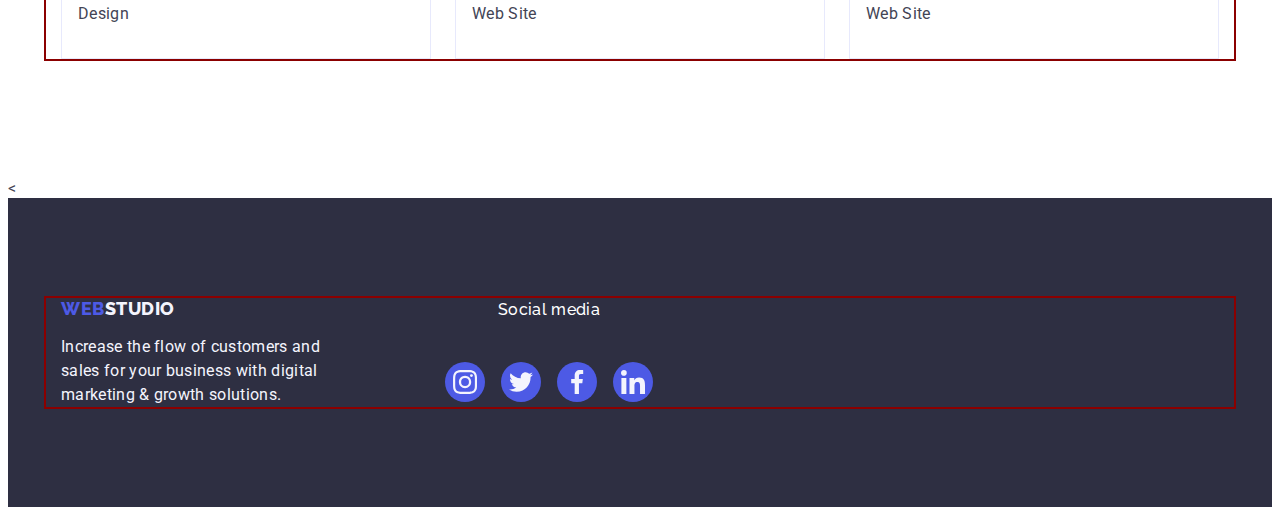
==== commit 75c5fe33: "10.07-2" ====
--- a/portfolio.html
+++ b/portfolio.html
@@ -28,7 +28,7 @@
                         <a href="./index.html" class="link link-nav">Studio</a>
                     </li>
                     <li>
-                        <a href="./portfolio.html" class="link link-nav active">PorTtfolio</a>
+                        <a href="./portfolio.html" class="link link-nav active">Portfolio</a>
                     </li>
                     <li>
                         <a href="" class="link link-nav">Contacts</a>
@@ -58,71 +58,102 @@
 
   <ul class="list list-port">
     <li class="li-item-port">
-        <a href="" class="link">
+        <a href="" class="link link-portfolio">
+            <div class="portfolio-overlay">
+                <p class="text-over">14 Stylish and User-Friendly App Design Concepts · Task Manager App · Calorie Tracker App · Exotic Fruit Ecommerce App ·
+                Cloud Storage App</p> 
+                
         <img src="./images/banking_app.jpg" alt="banking_app_picture" width="360">
+        </div>
         <div class="description-deco"><h2 class="subtitle h2-deco-port">Banking App Interface Concept</h2>
         <p class="description">App</p>
         </div>
+       
     </a>
 </li>
     <li class="li-item-port">
-        <a href="" class="link">
+        <a href="" class="link link-portfolio">
+            <div class="portfolio-overlay">
+                <p class="text-over">14 Stylish and User-Friendly App Design Concepts · Task Manager App · Calorie Tracker App · Exotic Fruit Ecommerce App ·
+                Cloud Storage App</p> 
             <img src="./images/cashless.jpg" alt="cash_picture" width="360">
+            </div>
     <div class="description-deco"><h2 class="subtitle h2-deco-port">Cashless Payment</h2>
             <p class="description">Marketing</p>
             </div>
         </a>
     </li>
     <li class="li-item-port">
-        <a href="" class="link">
-            <img src="./images/meditation.jpg" alt="laptop_picture" width="360">
+        <a href="" class="link link-portfolio">
+            <div class="portfolio-overlay">
+                <p class="text-over">14 Stylish and User-Friendly App Design Concepts · Task Manager App · Calorie Tracker App · Exotic Fruit Ecommerce App ·
+                Cloud Storage App</p> 
+            <img src="./images/meditation.jpg" alt="laptop_picture" width="360"> </div>
         <div class="description-deco"><h2 class="subtitle h2-deco-port">Meditation App</h2>
             <p class="description">App</p>
             </div>
         </a>
     </li>
     <li class="li-item-port">
-        <a href="" class="link">
-            <img src="./images/taxi_service.jpg" alt="auto_picture" width="360">
+        <a href="" class="link link-portfolio">
+            <div class="portfolio-overlay">
+                <p class="text-over">14 Stylish and User-Friendly App Design Concepts · Task Manager App · Calorie Tracker App · Exotic Fruit Ecommerce App ·
+                Cloud Storage App</p> 
+            <img src="./images/taxi_service.jpg" alt="auto_picture" width="360"> </div>
         <div class="description-deco"><h2 class="subtitle h2-deco-port">Taxi Service</h2>
             <p class="description">Marketing</p>
             </div>
         </a>
     </li>
     <li class="li-item-port">
-        <a href="" class="link">
-            <img src="./images/img5correction.jpg" alt="screen_illustration" width="360">
+        <a href="" class="link link-portfolio">
+            <div class="portfolio-overlay">
+                <p class="text-over">14 Stylish and User-Friendly App Design Concepts · Task Manager App · Calorie Tracker App · Exotic Fruit Ecommerce App ·
+                Cloud Storage App</p> 
+            <img src="./images/img5correction.jpg" alt="screen_illustration" width="360"> </div>
         <div class="description-deco"><h2 class="subtitle h2-deco-port">Screen Illustrations</h2>
             <p class="description">Design</p>
             </div>
         </a>
     </li>
     <li class="li-item-port">
-        <a href="" class="link">
-            <img src="./images/online_courses.jpg" alt="girl_picture" width="360">
+        <a href="" class="link link-portfolio">
+            <div class="portfolio-overlay">
+                <p class="text-over">14 Stylish and User-Friendly App Design Concepts · Task Manager App · Calorie Tracker App · Exotic Fruit Ecommerce App ·
+                Cloud Storage App</p> 
+            <img src="./images/online_courses.jpg" alt="girl_picture" width="360"> </div>
         <div class="description-deco"><h2 class="subtitle h2-deco-port">Online Courses</h2>
             <p class="description">Marketing</p>
             </div>
         </a>
     </li>
-    <li class="li-item-port"><a href="" class="link">
-        <img src="./images/insta_stories.jpg" alt="instagram_page" width="360">
+    <li class="li-item-port"><a href="" class="link link-portfolio">
+        <div class="portfolio-overlay">
+            <p class="text-over">14 Stylish and User-Friendly App Design Concepts · Task Manager App · Calorie Tracker App · Exotic Fruit Ecommerce App ·
+                Cloud Storage App</p> 
+        <img src="./images/insta_stories.jpg" alt="instagram_page" width="360"> </div>
         <div class="description-deco"><h2 class="subtitle h2-deco-port">Instagram Stories Concept</h2>
         <p class="description">Design</p>
         </div>
     </a>
 </li>
     <li class="li-item-port">
-        <a href="" class="link">
-            <img src="./images/organic_food.jpg" alt="fruits_picture" width="360">
+        <a href="" class="link link-portfolio">
+            <div class="portfolio-overlay">
+                <p class="text-over">14 Stylish and User-Friendly App Design Concepts · Task Manager App · Calorie Tracker App · Exotic Fruit Ecommerce App ·
+                Cloud Storage App</p> 
+            <img src="./images/organic_food.jpg" alt="fruits_picture" width="360"> </div>
             <div class="description-deco"><h2 class="subtitle h2-deco-port">Organic Food</h2>
             <p class="description">Web Site</p>
             </div>
         </a>
     </li>
     <li class="li-item-port">
-        <a href="" class="link">
-            <img src="./images/fresh_coffee.jpg" alt="cup_of_caffee" width="360">
+        <a href="" class="link link-portfolio">
+            <div class="portfolio-overlay">
+                <p class="text-over">14 Stylish and User-Friendly App Design Concepts · Task Manager App · Calorie Tracker App · Exotic Fruit Ecommerce App ·
+                Cloud Storage App</p> 
+            <img src="./images/fresh_coffee.jpg" alt="cup_of_caffee" width="360"> </div>
             <div class="description-deco"><h2 class="subtitle h2-deco-port">Fresh Coffee</h2>
             <p class="description">Web Site</p>
             </div>
--- a/css/styles.css
+++ b/css/styles.css
@@ -194,6 +194,9 @@
         .button:focus{
             color:var(--primary-white-color);
             background-color:var(--primary-blue-color);
+            box-shadow: 0px 3px 1px rgba(0, 0, 0, 0.1),
+                0px 2px 1px rgba(0, 0, 0, 0.08),
+                0px 2px 2px rgba(0, 0, 0, 0.12);
         }
         h1,h2, p,ul {
         margin: 0;
@@ -330,19 +333,21 @@
          }
                  .icons-footer{
                     background-color: var(--non-primary-blue-color);
-                        border-radius: 50%;
-                        display: flex;
-                        align-items: center;
-                        justify-content: center;
-                        width: 100%;
-                        height: 100%;
+                    transition: background-color 250ms cubic-bezier(0.4, 0, 0.2, 1);
+                    border-radius: 50%;
+                    display: flex;
+                    align-items: center;
+                    justify-content: center;
+                    width: 100%;
+                    height: 100%;
                  }
             .icons-footer:hover{
                 background-color: #31d0aa; 
                 }
-            .icons-footer:focus {
+            .icons-footer:focus{
                 background-color: #31d0aa;
             }
+
          
          .network-footer{
              display: flex;
@@ -458,4 +463,37 @@
                 border-radius: 4px;
                 margin-bottom: 8px;
 
-            }+            }
+            .link-portfolio{
+                display: block;
+                transition: color 250ms cubic-bezier(0.4, 0, 0.2, 1),
+                    background-color 250ms cubic-bezier(0.4, 0, 0.2, 1),
+                    border-color 250ms cubic-bezier(0.4, 0, 0.2, 1),
+                    box-shadow 250ms cubic-bezier(0.4, 0, 0.2, 1);;
+                    position: relative;
+                    overflow: hidden;
+}
+.link-portfolio:hover
+.link-portfolio:focus{
+    box-shadow: 0px 1px 6px rgba(46, 47, 66, 0.08),
+        0px 1px 1px rgba(46, 47, 66, 0.16),
+        0px 2px 1px rgba(46, 47, 66, 0.08);
+}
+.text-over{
+    position: absolute;
+    top:0;
+    font-size: 16px;
+    line-height: 1.5;
+    letter-spacing: 0.02em;
+    color: var(--background-color);
+    padding: 40px 32px;
+    background-color: #4d5ae5;
+    height: 100%;
+    width: 100%;
+    transform: translateY(100%);
+    transition: transform 250ms cubic-bezier(0.4, 0, 0.2, 1);
+}
+.link-portfolio:hover .text-over,
+.link-portfolio:focus .text-over{
+    transform: translateY(0%);
+}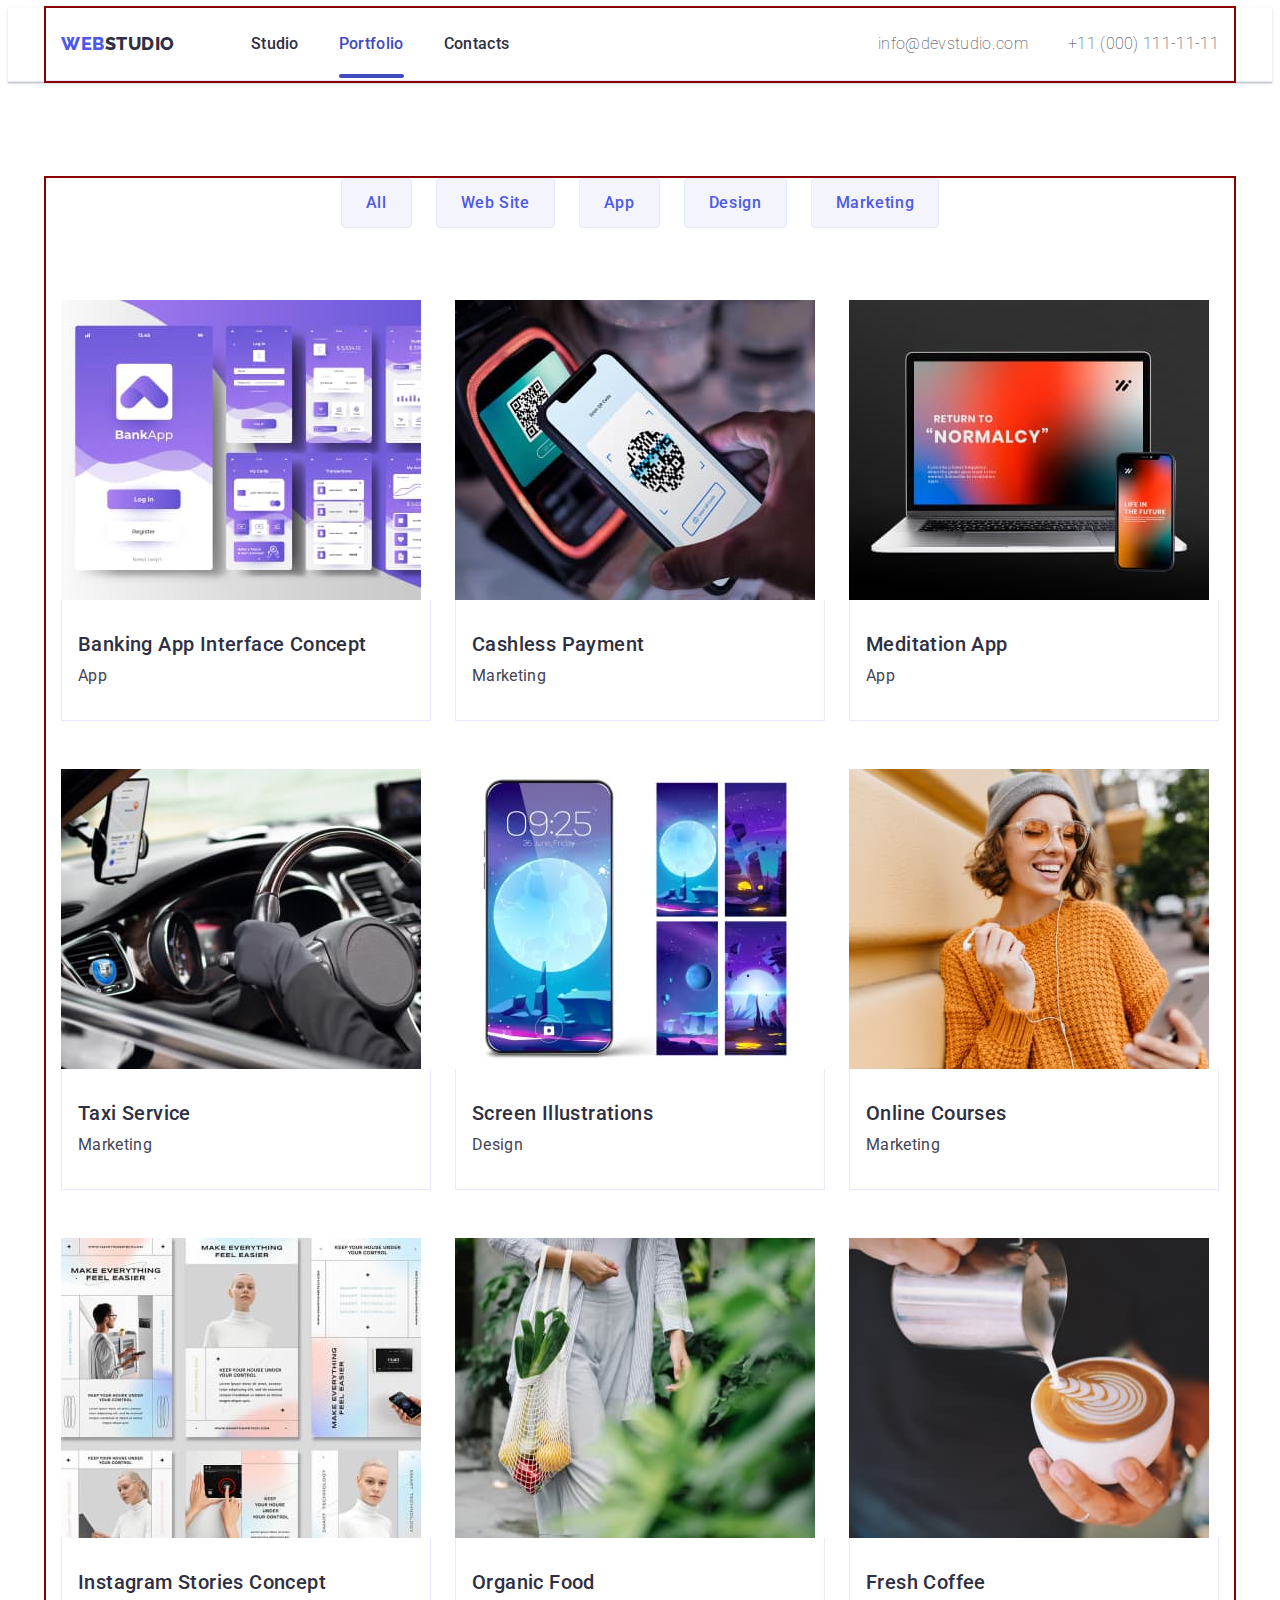
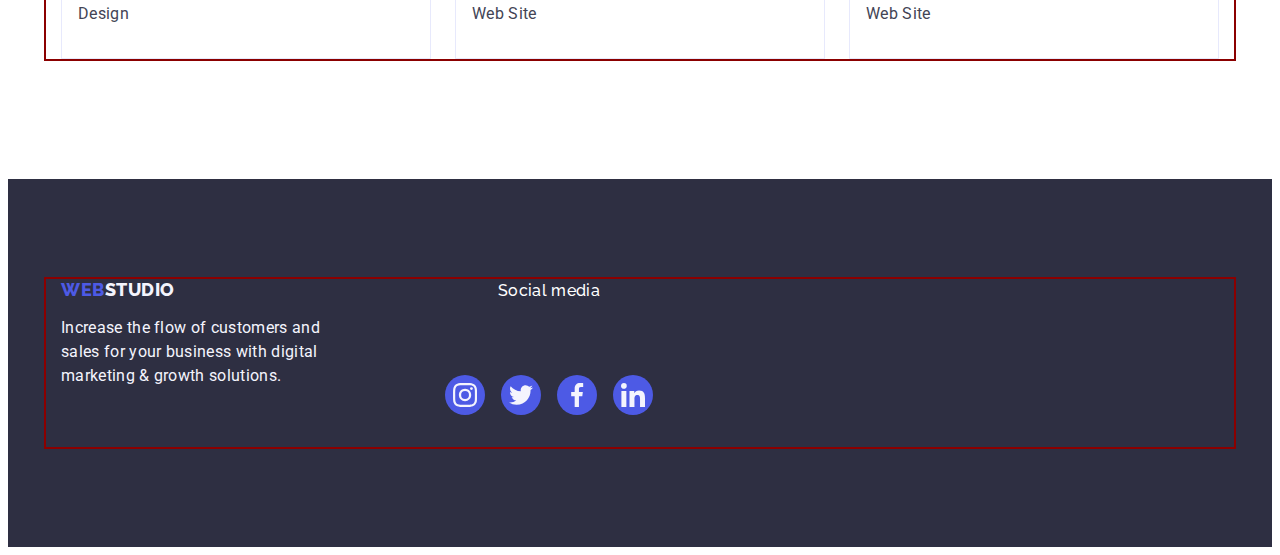
==== commit 488271d2: "3.10.2023" ====
--- a/portfolio.html
+++ b/portfolio.html
@@ -59,7 +59,7 @@
   <ul class="list list-port">
     <li class="li-item-port">
         <a href="" class="link link-portfolio">
-            <div class="portfolio-overlay">
+            <div class="portfolio-overlay overlay">
                 <p class="text-over">14 Stylish and User-Friendly App Design Concepts · Task Manager App · Calorie Tracker App · Exotic Fruit Ecommerce App ·
                 Cloud Storage App</p> 
                 
@@ -73,7 +73,7 @@
 </li>
     <li class="li-item-port">
         <a href="" class="link link-portfolio">
-            <div class="portfolio-overlay">
+            <div class="portfolio-overlay overlay">
                 <p class="text-over">14 Stylish and User-Friendly App Design Concepts · Task Manager App · Calorie Tracker App · Exotic Fruit Ecommerce App ·
                 Cloud Storage App</p> 
             <img src="./images/cashless.jpg" alt="cash_picture" width="360">
@@ -85,7 +85,7 @@
     </li>
     <li class="li-item-port">
         <a href="" class="link link-portfolio">
-            <div class="portfolio-overlay">
+            <div class="portfolio-overlay overlay">
                 <p class="text-over">14 Stylish and User-Friendly App Design Concepts · Task Manager App · Calorie Tracker App · Exotic Fruit Ecommerce App ·
                 Cloud Storage App</p> 
             <img src="./images/meditation.jpg" alt="laptop_picture" width="360"> </div>
@@ -96,7 +96,7 @@
     </li>
     <li class="li-item-port">
         <a href="" class="link link-portfolio">
-            <div class="portfolio-overlay">
+            <div class="portfolio-overlay overlay">
                 <p class="text-over">14 Stylish and User-Friendly App Design Concepts · Task Manager App · Calorie Tracker App · Exotic Fruit Ecommerce App ·
                 Cloud Storage App</p> 
             <img src="./images/taxi_service.jpg" alt="auto_picture" width="360"> </div>
@@ -107,7 +107,7 @@
     </li>
     <li class="li-item-port">
         <a href="" class="link link-portfolio">
-            <div class="portfolio-overlay">
+            <div class="portfolio-overlay overlay">
                 <p class="text-over">14 Stylish and User-Friendly App Design Concepts · Task Manager App · Calorie Tracker App · Exotic Fruit Ecommerce App ·
                 Cloud Storage App</p> 
             <img src="./images/img5correction.jpg" alt="screen_illustration" width="360"> </div>
@@ -118,7 +118,7 @@
     </li>
     <li class="li-item-port">
         <a href="" class="link link-portfolio">
-            <div class="portfolio-overlay">
+            <div class="portfolio-overlay overlay">
                 <p class="text-over">14 Stylish and User-Friendly App Design Concepts · Task Manager App · Calorie Tracker App · Exotic Fruit Ecommerce App ·
                 Cloud Storage App</p> 
             <img src="./images/online_courses.jpg" alt="girl_picture" width="360"> </div>
@@ -128,7 +128,7 @@
         </a>
     </li>
     <li class="li-item-port"><a href="" class="link link-portfolio">
-        <div class="portfolio-overlay">
+        <div class="portfolio-overlay overlay">
             <p class="text-over">14 Stylish and User-Friendly App Design Concepts · Task Manager App · Calorie Tracker App · Exotic Fruit Ecommerce App ·
                 Cloud Storage App</p> 
         <img src="./images/insta_stories.jpg" alt="instagram_page" width="360"> </div>
@@ -139,7 +139,7 @@
 </li>
     <li class="li-item-port">
         <a href="" class="link link-portfolio">
-            <div class="portfolio-overlay">
+            <div class="portfolio-overlay overlay">
                 <p class="text-over">14 Stylish and User-Friendly App Design Concepts · Task Manager App · Calorie Tracker App · Exotic Fruit Ecommerce App ·
                 Cloud Storage App</p> 
             <img src="./images/organic_food.jpg" alt="fruits_picture" width="360"> </div>
@@ -150,7 +150,7 @@
     </li>
     <li class="li-item-port">
         <a href="" class="link link-portfolio">
-            <div class="portfolio-overlay">
+            <div class="portfolio-overlay overlay">
                 <p class="text-over">14 Stylish and User-Friendly App Design Concepts · Task Manager App · Calorie Tracker App · Exotic Fruit Ecommerce App ·
                 Cloud Storage App</p> 
             <img src="./images/fresh_coffee.jpg" alt="cup_of_caffee" width="360"> </div>
@@ -165,7 +165,7 @@
 </div>
 </section>
 </main>
-    <<footer class="footer"><div class="container network-footer">
+    <footer class="footer"><div class="container network-footer">
 
     <div class="footer-deco">
     <a href="./index.html" class="logo link footer-link">Web<span class="studio-light">Studio</span></a>
@@ -195,7 +195,7 @@
             <li class="icons-deco">
                 <a class="icons-footer"><svg width="24" height="24" class="icon-fill">
                         <use href="./images/sprite.svg#icon-linkedin-1"></use>
-                    </svg></a>
+                    </svg></a> 
             </li>
         </ul>
     </div>
--- a/css/styles.css
+++ b/css/styles.css
@@ -13,6 +13,9 @@
   }
   .section-background{
     background-color: var(--primary-white-color);
+    box-shadow: 0px 1px 6px rgba(46, 47, 66, 0.08),
+        0px 1px 1px rgba(46, 47, 66, 0.16),
+        0px 2px 1px rgba(46, 47, 66, 0.08);;
   }
   /* header*/
   .link-nav{
@@ -26,6 +29,9 @@
     padding: 24px 0;
     transition: color 250ms cubic-bezier(0.4, 0, 0.2, 1);
   }
+  .active{
+    color: var(--primary-blue-color);
+  }
  .link-nav.active::after{
     content: "";
     display: block;
@@ -96,6 +102,8 @@
     max-width: 1440px;
     background-repeat: no-repeat;
     background-size: cover;
+    background-position: center;
+
  }
 
 .button{
@@ -115,6 +123,15 @@
     border-radius: 4px;
    
     
+}
+.service-btn{
+    transition: background-color 250ms cubic-bezier(0.4, 0, 0.2, 1);
+}
+.service-btn:hover{
+    background-color: var(--primary-blue-color);
+}
+.service-btn:focus {
+    background-color: var(--primary-blue-color);
 }
 .subtitle{
     font-weight: 500;
@@ -167,6 +184,7 @@
       padding: 12px 24px;
       border: 1px solid #e7e9fc;
       border-radius: 4px;
+      transition: color 250ms cubic-bezier(0.4, 0, 0.2, 1), background-color 250ms cubic-bezier(0.4, 0, 0.2, 1), border-color 250ms cubic-bezier(0.4, 0, 0.2, 1), box-shadow 250ms cubic-bezier(0.4, 0, 0.2, 1);
       }
         ul {
             list-style: none;
@@ -180,6 +198,9 @@
             color:var(--primary-white-color);
             background-color: var(--primary-blue-color);
             border: 1px solid transparent;
+            box-shadow: 0px 3px 1px rgba(0, 0, 0, 0.1),
+                0px 2px 1px rgba(0, 0, 0, 0.08),
+                0px 2px 2px rgba(0, 0, 0, 0.12);
         }
        
         .link:hover,
@@ -190,8 +211,8 @@
         .address:focus{
             color:var(--primary-blue-color);
         }
-        .button:hover,
-        .button:focus{
+        .filter-btn:hover,
+        .filter-btn:focus{
             color:var(--primary-white-color);
             background-color:var(--primary-blue-color);
             box-shadow: 0px 3px 1px rgba(0, 0, 0, 0.1),
@@ -305,16 +326,13 @@
             text-align: center;
             margin-bottom: 8px;
          }
-         .network{
+        
+           
+         .network-deco{
             padding: 32px 0;
             display: flex;
-           justify-content: center;
-           align-items: center;
-           gap: 24px;
-         }
-         .network-deco{
-            display: flex;
             justify-content: center;
+            align-items: center;
             gap: 16px;
             }
 
@@ -441,17 +459,40 @@
                 display: flex;
                 justify-content: center;
                 align-items: center;
+                width: 100%;
+                height: 100%;
+
+                border: 1px solid #8E8F99;
+                border-radius: 2px;
+                color:#8E8F99 ;
+            }
+            .clients-icon{
+                fill: currentColor;
+            }
+            .clients-link:hover{
+                border-color: var(--primary-blue-color);
+            }
+            .clients-link:hover .clients-icon {
+                fill: var(--primary-blue-color);
+            }
+            .clients-link:focus{
+                border-color: var(--primary-blue-color);
+            }
+            .clients-link:focus .clients-icon {
+             fill: var(--primary-blue-color);
+            }
+            .clients-item{
                 width: 168px;
                 height: 88px;
-
-                border: 1px solid #8E8F99;
-                border-radius: 2px;
-            }
-            .clients-link:hover{
-                border-color: var(--primary-blue-color);
-            }
-            .clients-link:hover .clients-icon {
-                fill: var(--primary-blue-color);
+                width: calc((100% - 120px) / 6);
+            }
+            .container-cust{
+            padding-top: 120px;
+            padding-bottom: 120px;
+            }
+            .title-cust{
+                margin-top: 7px;
+                margin-bottom: 65px;
             }
             /*Section one*/
             .antenna{
@@ -466,18 +507,19 @@
             }
             .link-portfolio{
                 display: block;
+                transition: box-shadow 250ms cubic-bezier(0.4, 0, 0.2, 1);
                 transition: color 250ms cubic-bezier(0.4, 0, 0.2, 1),
-                    background-color 250ms cubic-bezier(0.4, 0, 0.2, 1),
-                    border-color 250ms cubic-bezier(0.4, 0, 0.2, 1),
-                    box-shadow 250ms cubic-bezier(0.4, 0, 0.2, 1);;
-                    position: relative;
-                    overflow: hidden;
+                background-color 250ms cubic-bezier(0.4, 0, 0.2, 1),
+                border-color 250ms cubic-bezier(0.4, 0, 0.2, 1),
+                box-shadow 250ms cubic-bezier(0.4, 0, 0.2, 1);
+               
 }
 .link-portfolio:hover
 .link-portfolio:focus{
     box-shadow: 0px 1px 6px rgba(46, 47, 66, 0.08),
         0px 1px 1px rgba(46, 47, 66, 0.16),
         0px 2px 1px rgba(46, 47, 66, 0.08);
+        transform: translateY(0%);
 }
 .text-over{
     position: absolute;
@@ -496,4 +538,48 @@
 .link-portfolio:hover .text-over,
 .link-portfolio:focus .text-over{
     transform: translateY(0%);
+}
+.overlay{
+position: relative;
+overflow: hidden;
+}
+/* Modal window*/
+.backdrop{
+    position: fixed;
+    top:0;
+    left: 0;
+    width: 100%;
+    height: 100%;
+    background-color: #2e2f425b ;
+
+}
+.backdrop.is-hidden{
+    display: none;
+}
+.modal{
+    position: absolute;
+    top:50%;
+    left: 50%;
+    transform: translateX(-50%) translateY(-50%);
+    width: 408px;
+    height: 672px;
+    background-color:#FCFCFC;
+    border-radius: 4px;
+
+}
+.modal-icon{
+    color: #404bbf;
+}
+.modal-btn{
+    position: absolute;
+    top: 24px;
+    right: 24px;
+    display: flex;
+    justify-content: center;
+    align-items: center;
+    background-color: transparent;
+    width: 24px;
+    height: 24px;
+    padding: 0;
+    border: none;
 }